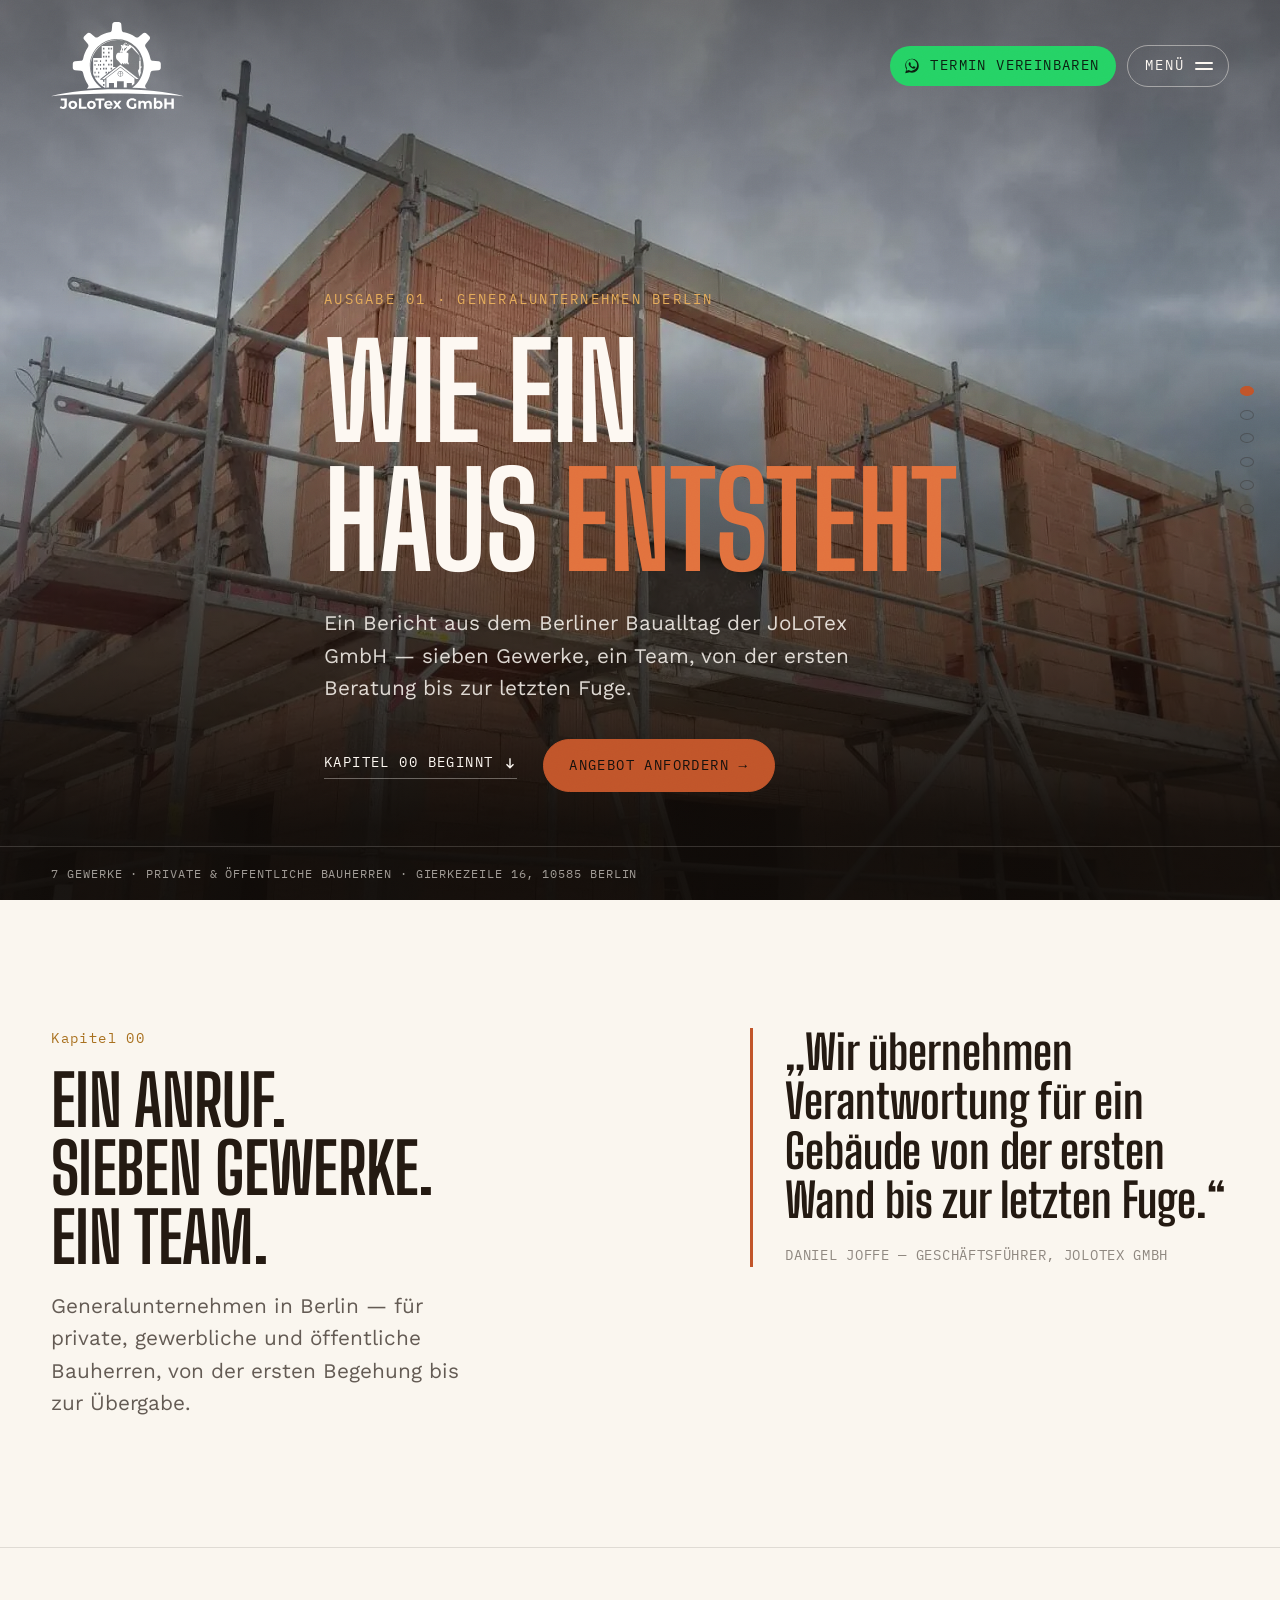
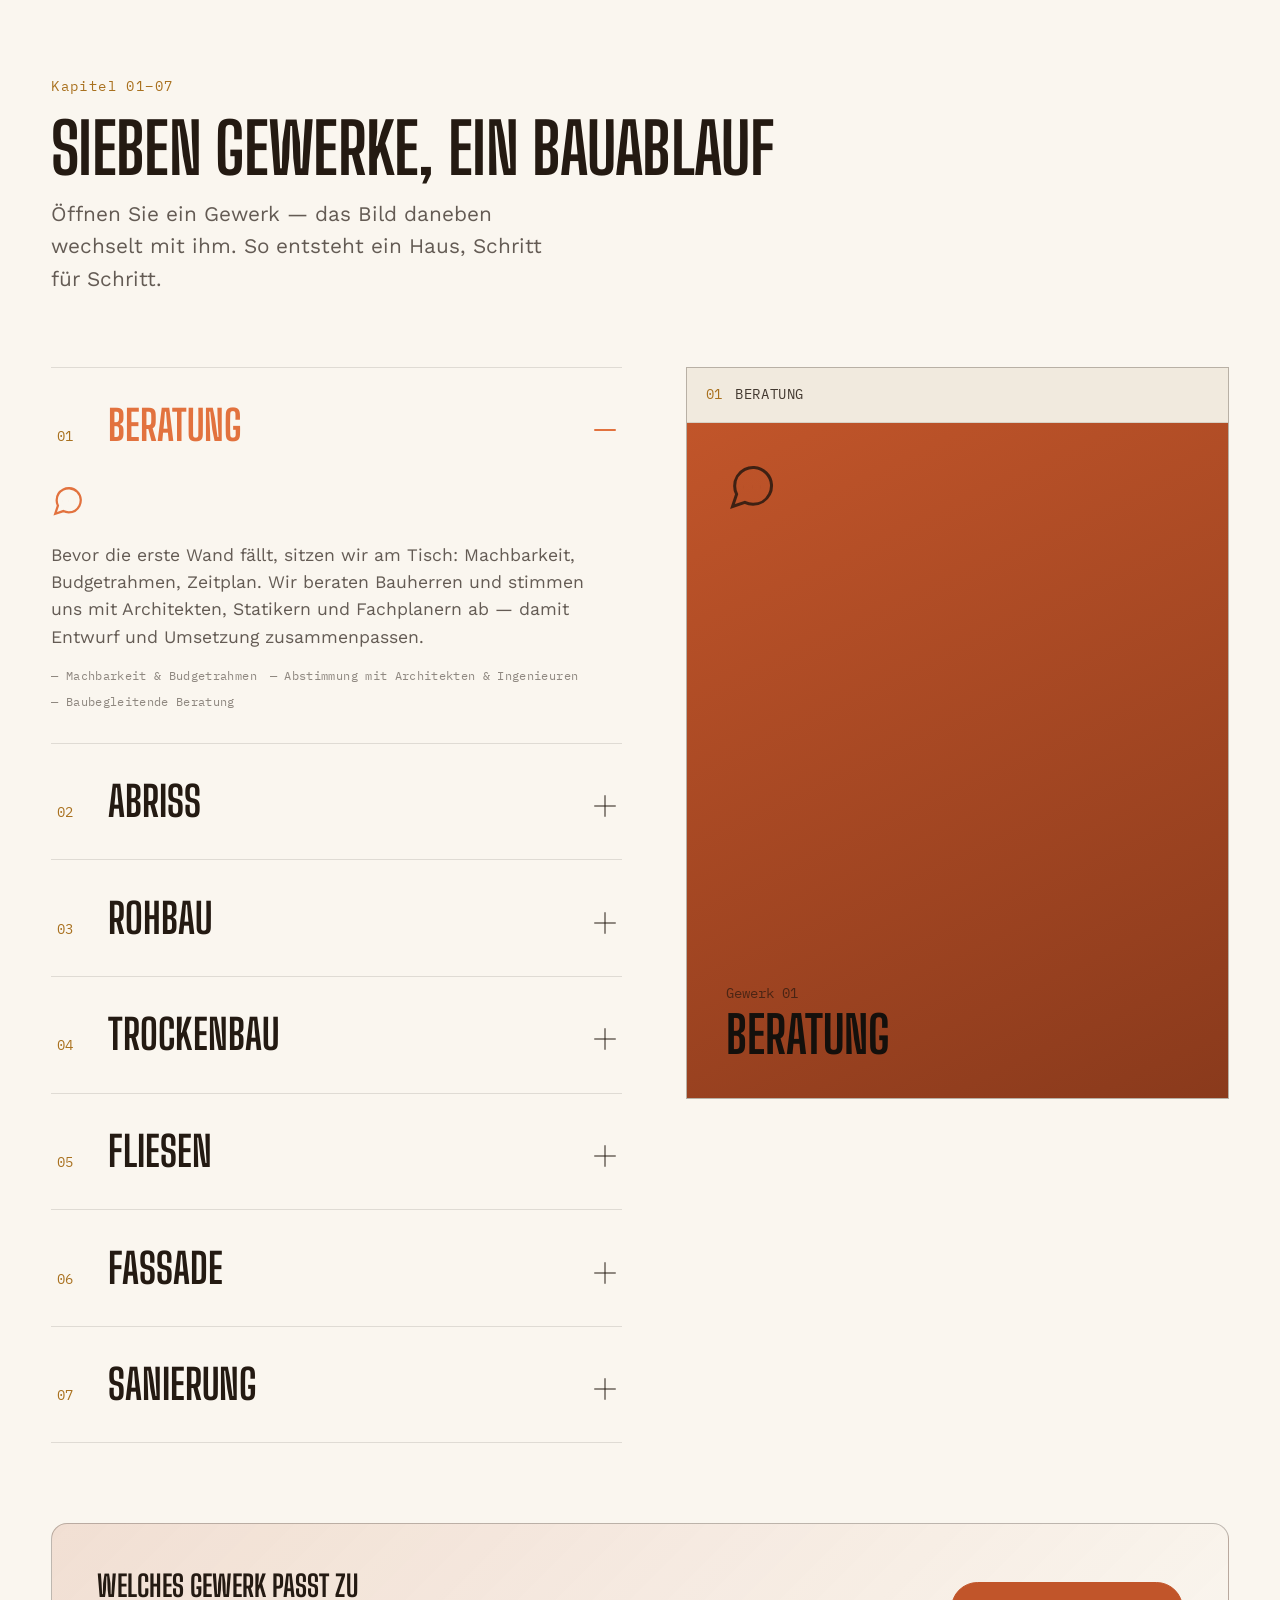
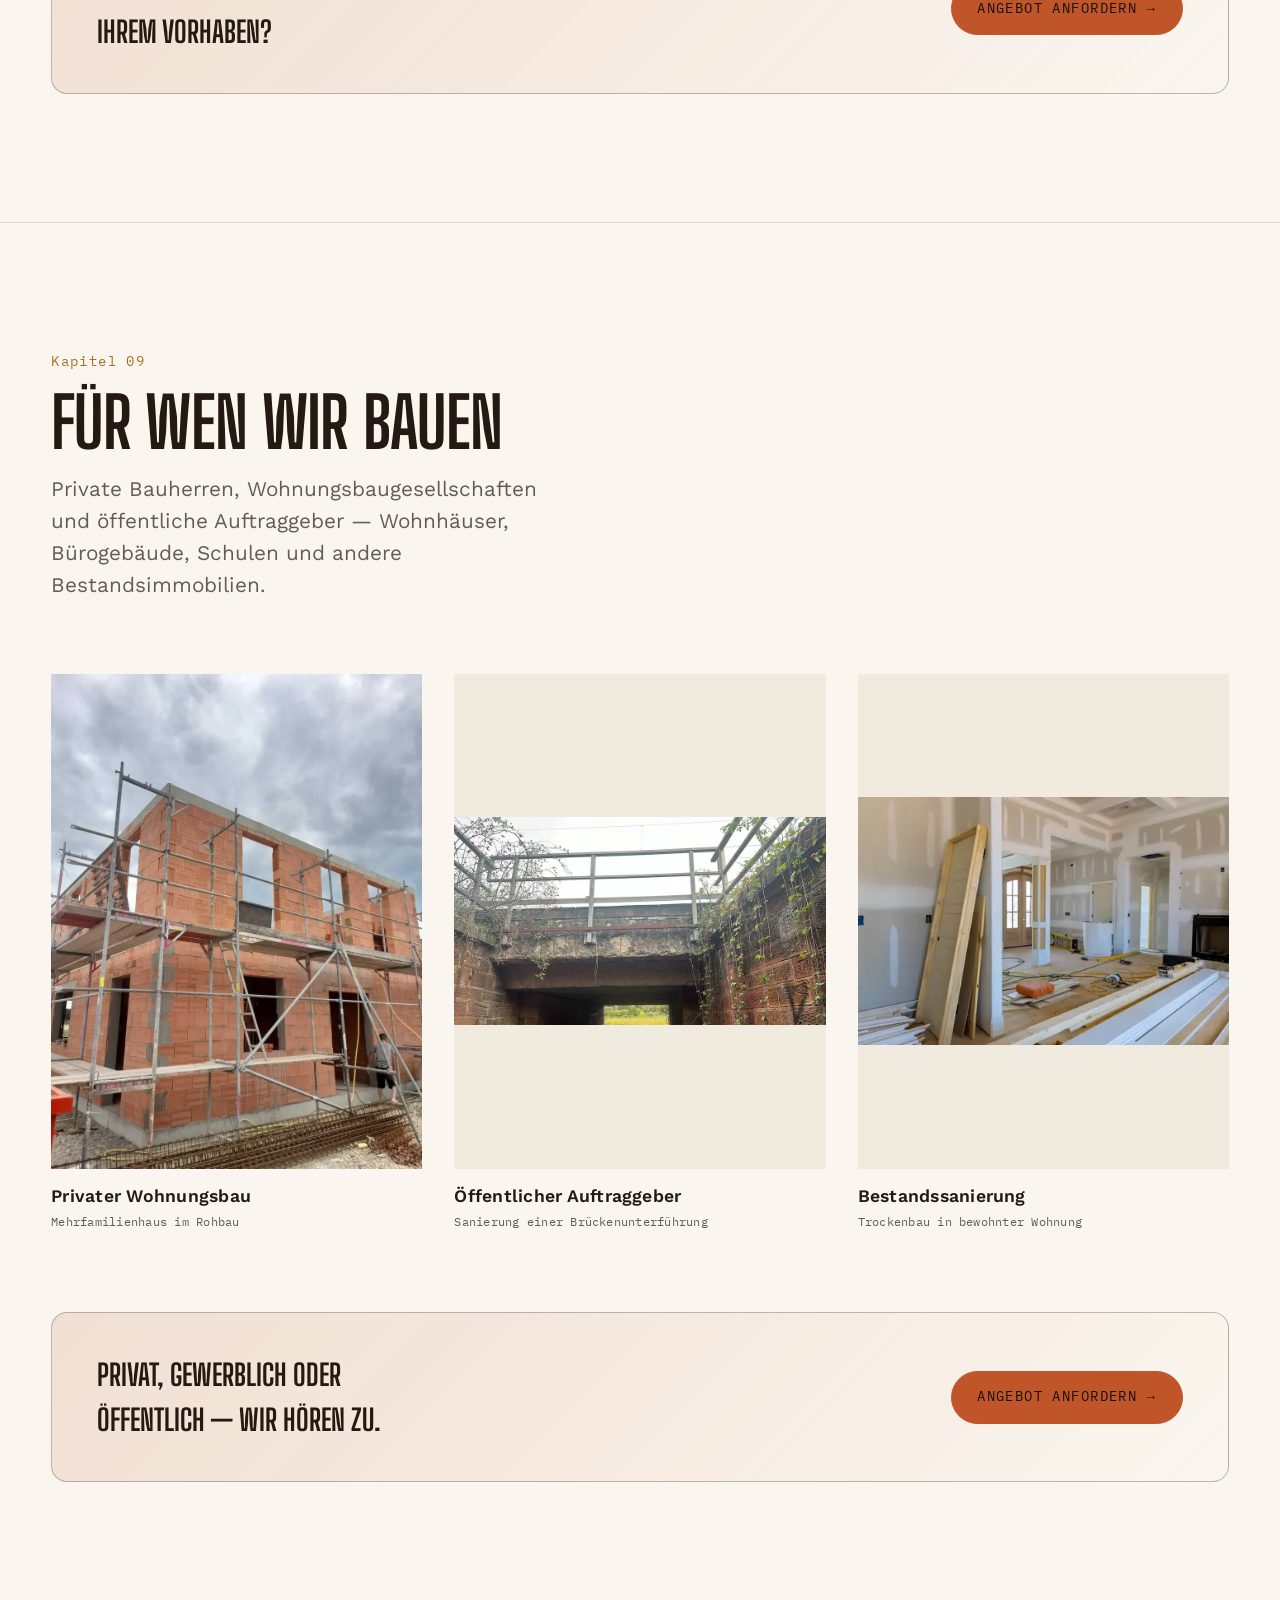
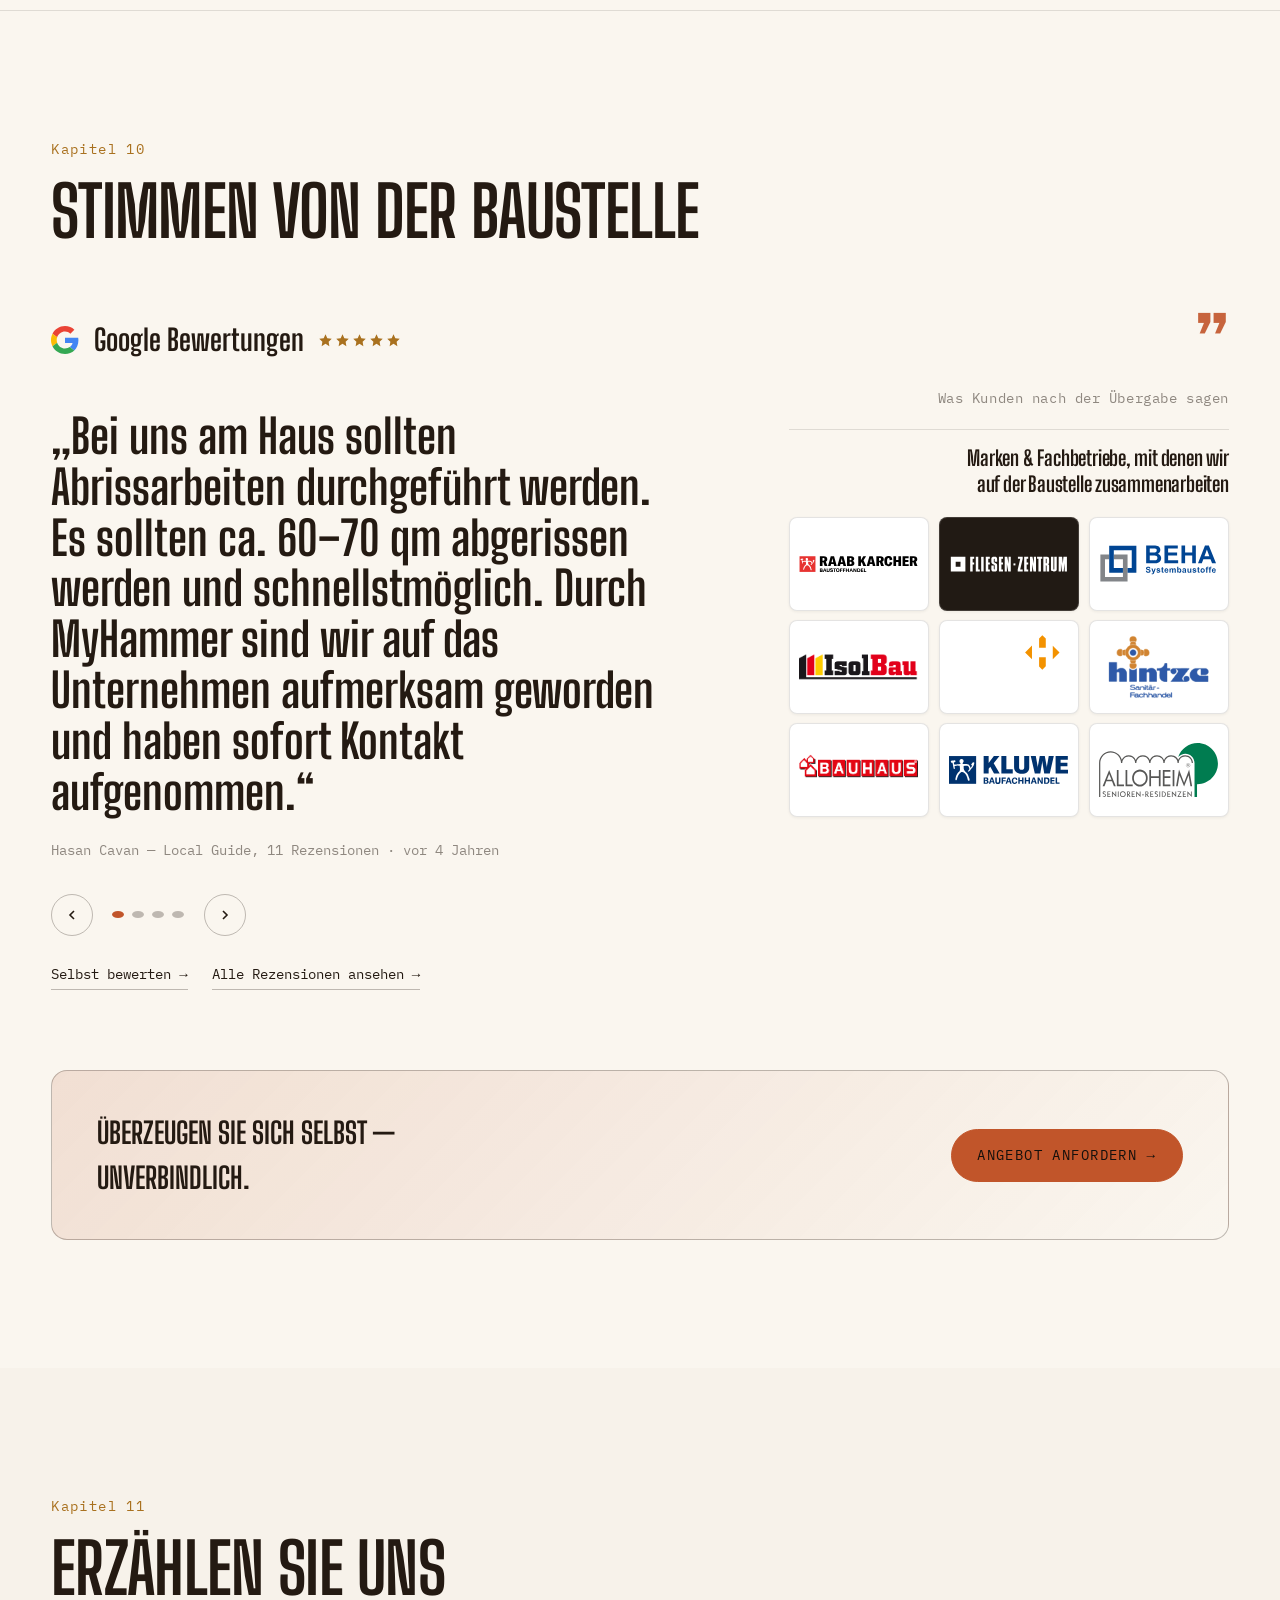
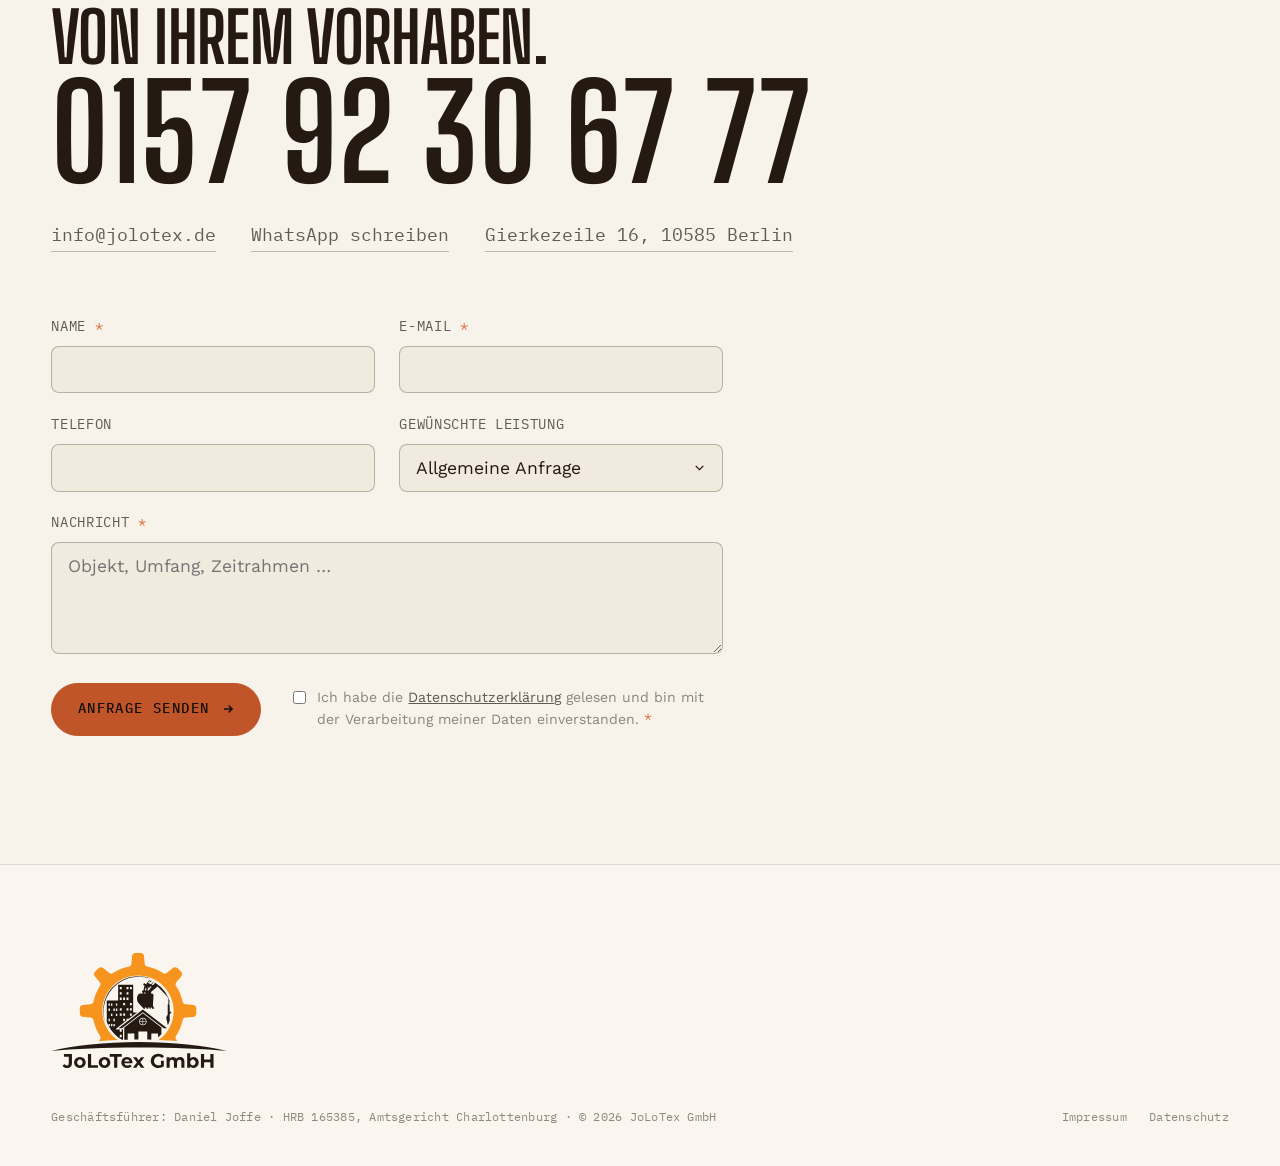
==== index.html @ 877389bc "Add files via upload" ====
<!DOCTYPE html>
<html lang="de">
<head>
<meta charset="UTF-8">
<meta name="viewport" content="width=device-width, initial-scale=1">
<title>JoLoTex GmbH — Wie ein Haus entsteht | Generalunternehmen Berlin</title>
<meta name="description" content="JoLoTex GmbH: Berliner Generalunternehmen für Abriss, Rohbau, Trockenbau, Fliesen, Sanierung, Fassade und Beratung — erzählt entlang eines echten Bauablaufs, mit eigenen Baustellenfotos.">
<link rel="canonical" href="https://www.jolotex.de/">
<link rel="icon" href="assets/images/favicon-32.png" sizes="32x32" type="image/png">
<link rel="icon" href="assets/images/favicon-192.png" sizes="192x192" type="image/png">
<link rel="apple-touch-icon" href="assets/images/apple-touch-icon.png">
<meta property="og:type" content="website">
<meta property="og:site_name" content="JoLoTex GmbH">
<meta property="og:title" content="JoLoTex GmbH — Wie ein Haus entsteht">
<meta property="og:description" content="Ein Bericht aus dem Berliner Baualltag: Abriss, Rohbau, Trockenbau, Fliesen, Sanierung, Fassade und Beratung.">
<meta property="og:image" content="https://www.jolotex.de/assets/images/badge.jpg">
<meta property="og:url" content="https://www.jolotex.de/">
<meta name="twitter:card" content="summary_large_image">
<link rel="stylesheet" href="css/styles.css">
<script type="application/ld+json">
{
  "@context": "https://schema.org",
  "@type": "GeneralContractor",
  "name": "JoLoTex GmbH",
  "image": "https://www.jolotex.de/assets/images/badge.jpg",
  "telephone": "+4915792306777",
  "email": "info@jolotex.de",
  "address": {
    "@type": "PostalAddress",
    "streetAddress": "Gierkezeile 16",
    "postalCode": "10585",
    "addressLocality": "Berlin",
    "addressCountry": "DE"
  },
  "areaServed": "Berlin",
  "url": "https://www.jolotex.de/"
}
</script>
</head>
<body>
<a class="skip-link" href="#main">Zum Inhalt springen</a>

<header class="masthead" data-masthead>
  <div class="wrap masthead__row">
    <a class="masthead__mark" href="index.html"><img src="assets/images/jolotex-logo.svg" alt="JoLoTex GmbH" width="150" height="98"></a>
    <div class="masthead__actions">
      <a class="btn-whatsapp" href="#kontakt">
        <svg viewBox="0 0 32 32" fill="currentColor" aria-hidden="true"><path d="M16.01 3C9.38 3 4 8.38 4 15.01c0 2.39.7 4.61 1.9 6.48L4 29l7.7-1.86a11.9 11.9 0 0 0 4.31.8h.01c6.63 0 12.01-5.38 12.01-12.01C28.02 8.38 22.64 3 16.01 3Zm0 21.8h-.01a9.8 9.8 0 0 1-4.99-1.37l-.36-.21-4.57 1.1 1.12-4.46-.24-.37a9.78 9.78 0 0 1-1.5-5.48c0-5.42 4.4-9.82 9.83-9.82 2.62 0 5.09 1.02 6.94 2.88a9.75 9.75 0 0 1 2.88 6.94c0 5.42-4.41 9.79-10.1 9.79Zm5.4-7.34c-.3-.15-1.75-.86-2.02-.96-.27-.1-.47-.15-.66.15-.2.3-.76.96-.93 1.15-.17.2-.34.22-.64.07-.3-.15-1.25-.46-2.38-1.47-.88-.78-1.47-1.75-1.65-2.05-.17-.3-.02-.46.13-.6.13-.13.3-.34.44-.5.15-.17.2-.3.3-.5.1-.2.05-.37-.02-.52-.07-.15-.66-1.6-.91-2.2-.24-.57-.48-.5-.66-.5h-.56c-.2 0-.52.07-.79.37-.27.3-1.04 1.02-1.04 2.48s1.07 2.87 1.22 3.07c.15.2 2.1 3.2 5.08 4.49.71.3 1.26.49 1.69.63.71.23 1.36.2 1.87.12.57-.08 1.75-.72 2-1.4.24-.7.24-1.29.17-1.4-.07-.13-.27-.2-.56-.35Z"/></svg>
        <span>Termin vereinbaren</span>
      </a>
      <button class="masthead__menu-btn" data-menu-toggle aria-expanded="false" aria-controls="site-menu">
        <span>Menü</span>
        <span class="masthead__menu-icon"><i></i><i></i></span>
      </button>
    </div>
  </div>
</header>

<nav class="site-menu" id="site-menu" data-site-menu aria-label="Hauptnavigation">
  <div class="wrap site-menu__inner">
    <ol class="site-menu__list">
      <li><a href="#auftrag" data-menu-link><span>00</span>Der Auftrag</a></li>
      <li><a href="#gewerke" data-menu-link><span>01–07</span>Die Gewerke</a></li>
      <li><a href="#bauherren" data-menu-link><span>09</span>Für wen wir bauen</a></li>
      <li><a href="#stimmen" data-menu-link><span>10</span>Stimmen von der Baustelle</a></li>
      <li><a href="#kontakt" data-menu-link><span>11</span>Ihr Projekt</a></li>
    </ol>
    <div class="site-menu__contact">
      <a href="tel:+4915792306777">0157 92306777</a>
      <a href="mailto:info@jolotex.de">info@jolotex.de</a>
      <span>Gierkezeile 16, 10585 Berlin</span>
    </div>
  </div>
</nav>

<div class="chapter-nav" data-chapter-nav aria-hidden="true">
  <button data-chapter-dot="cover" data-target="#cover"><span>Cover</span></button>
  <button data-chapter-dot="auftrag" data-target="#auftrag"><span>00 — Auftrag</span></button>
  <button data-chapter-dot="gewerke" data-target="#gewerke"><span>01–07 — Gewerke</span></button>
  <button data-chapter-dot="bauherren" data-target="#bauherren"><span>09 — Bauherren</span></button>
  <button data-chapter-dot="stimmen" data-target="#stimmen"><span>10 — Stimmen</span></button>
  <button data-chapter-dot="kontakt" data-target="#kontakt"><span>11 — Kontakt</span></button>
</div>

<main id="main">

  <section class="cover" id="cover">
    <div class="cover__media">
      <img src="assets/images/optimized/pf-rohbau-hero-900.webp" srcset="assets/images/optimized/pf-rohbau-hero-480.webp 480w, assets/images/optimized/pf-rohbau-hero-900.webp 900w, assets/images/optimized/pf-rohbau-hero-1500.webp 1500w" sizes="100vw" alt="Rohbau eines Wohnhauses im Berliner Umland — Gerüst, Ziegel, Bewehrung" fetchpriority="high">
    </div>
    <div class="cover__scrim"></div>
    <div class="wrap cover__content">
      <span class="cover__kicker">Ausgabe 01 · Generalunternehmen Berlin</span>
      <h1 class="cover__title">Wie ein<br>Haus <em>entsteht</em></h1>
      <p class="cover__deck">Ein Bericht aus dem Berliner Baualltag der JoLoTex GmbH — sieben Gewerke, ein Team, von der ersten Beratung bis zur letzten Fuge.</p>
      <div class="cover__actions">
        <a class="cover__cue" href="#auftrag">Kapitel 00 beginnt <svg viewBox="0 0 24 24" fill="none" stroke="currentColor" stroke-width="2.4"><path d="M12 4v16M6 14l6 6 6-6"/></svg></a>
        <a class="btn-cta" href="#kontakt">Angebot anfordern →</a>
      </div>
    </div>
    <p class="cover__meta">7 Gewerke · Private &amp; öffentliche Bauherren · Gierkezeile 16, 10585 Berlin</p>
  </section>

  <section class="chapter chapter--auftrag" id="auftrag">
    <div class="wrap chapter__grid">
      <div class="chapter__lede reveal">
        <span class="chapter__num">Kapitel 00</span>
        <h2 class="auftrag__headline">Ein Anruf.<br>Sieben Gewerke.<br>Ein Team.</h2>
        <p class="auftrag__lede">Generalunternehmen in Berlin — für private, gewerbliche und öffentliche Bauherren, von der ersten Begehung bis zur Übergabe.</p>
      </div>
      <blockquote class="chapter__pull reveal">
        <p>„Wir übernehmen Verantwortung für ein Gebäude von der ersten Wand bis zur letzten Fuge.“</p>
        <cite>Daniel Joffe — Geschäftsführer, JoLoTex GmbH</cite>
      </blockquote>
    </div>
  </section>

  <section class="chapter chapter--rule" id="gewerke">
    <div class="wrap">
      <div class="chapter__head reveal">
        <span class="chapter__num">Kapitel 01–07</span>
        <h2>Sieben Gewerke, ein Bauablauf</h2>
        <p>Öffnen Sie ein Gewerk — das Bild daneben wechselt mit ihm. So entsteht ein Haus, Schritt für Schritt.</p>
      </div>

      <div class="gewerke reveal" data-accordion>
        <div class="gewerke__list">

          <article class="gewerke__item is-open" data-gewerke="beratung">
            <button class="gewerke__trigger" aria-expanded="true" aria-controls="panel-beratung" data-trigger>
              <span class="gewerke__index">01</span>
              <span class="gewerke__name">Beratung</span>
              <span class="gewerke__plus" aria-hidden="true"></span>
            </button>
            <div class="gewerke__panel" id="panel-beratung">
              <div class="gewerke__panel-content">
                <svg class="gewerke__panel-icon" viewBox="0 0 24 24" fill="none" stroke="currentColor" stroke-width="1.6" aria-hidden="true"><path d="M21 11.5a8.38 8.38 0 0 1-.9 3.8 8.5 8.5 0 0 1-7.6 4.7 8.38 8.38 0 0 1-3.8-.9L3 21l1.9-5.7a8.38 8.38 0 0 1-.9-3.8 8.5 8.5 0 0 1 4.7-7.6 8.38 8.38 0 0 1 3.8-.9h.5a8.48 8.48 0 0 1 8 8v.5Z"/><path d="M8 12h.01M12 12h.01M16 12h.01"/></svg>
                <p>Bevor die erste Wand fällt, sitzen wir am Tisch: Machbarkeit, Budgetrahmen, Zeitplan. Wir beraten Bauherren und stimmen uns mit Architekten, Statikern und Fachplanern ab — damit Entwurf und Umsetzung zusammenpassen.</p>
                <ul class="gewerke__tags"><li>Machbarkeit &amp; Budgetrahmen</li><li>Abstimmung mit Architekten &amp; Ingenieuren</li><li>Baubegleitende Beratung</li></ul>
              </div>
            </div>
          </article>

          <article class="gewerke__item" data-gewerke="abriss">
            <button class="gewerke__trigger" aria-expanded="false" aria-controls="panel-abriss" data-trigger>
              <span class="gewerke__index">02</span>
              <span class="gewerke__name">Abriss</span>
              <span class="gewerke__plus" aria-hidden="true"></span>
            </button>
            <div class="gewerke__panel" id="panel-abriss">
              <div class="gewerke__panel-content">
                <p>Ob Teilrückbau oder vollständige Entkernung: kontrolliert, sicher, termingerecht. Mit durchdachtem Staubschutz- und Sicherheitskonzept und fachgerechter Trennung und Entsorgung aller Materialien.</p>
                <ul class="gewerke__tags"><li>Entkernung &amp; Teilrückbau</li><li>Sicherheits- &amp; Staubschutzkonzepte</li><li>Fachgerechte Entsorgung</li></ul>
                <img class="gewerke__panel-img" src="assets/images/optimized/pf-abriss-g3-480.webp" alt="Rückgebautes Gebäude in einem Waldgrundstück, Schutt fachgerecht getrennt" loading="lazy">
              </div>
            </div>
          </article>

          <article class="gewerke__item" data-gewerke="rohbau">
            <button class="gewerke__trigger" aria-expanded="false" aria-controls="panel-rohbau" data-trigger>
              <span class="gewerke__index">03</span>
              <span class="gewerke__name">Rohbau</span>
              <span class="gewerke__plus" aria-hidden="true"></span>
            </button>
            <div class="gewerke__panel" id="panel-rohbau">
              <div class="gewerke__panel-content">
                <p>Vom Fundament bis zum tragenden Mauerwerk: der Rohbau ist das stabile Fundament für jedes weitere Gewerk — präzise ausgeführt nach Statik und Ausführungsplanung.</p>
                <ul class="gewerke__tags"><li>Fundamente &amp; tragende Wände</li><li>Beton- &amp; Stahlbetonarbeiten</li><li>Schlüsselfertig für Neu- &amp; Anbau</li></ul>
                <img class="gewerke__panel-img" src="assets/images/optimized/pf-rohbau-hero-900.webp" alt="Rohbau eines Wohnhauses mit Gerüst und Ziegelmauerwerk" loading="lazy">
              </div>
            </div>
          </article>

          <article class="gewerke__item" data-gewerke="trockenbau">
            <button class="gewerke__trigger" aria-expanded="false" aria-controls="panel-trockenbau" data-trigger>
              <span class="gewerke__index">04</span>
              <span class="gewerke__name">Trockenbau</span>
              <span class="gewerke__plus" aria-hidden="true"></span>
            </button>
            <div class="gewerke__panel" id="panel-trockenbau">
              <div class="gewerke__panel-content">
                <p>Ständerwände, abgehängte Decken, individuelle Grundrisse — mit Blick auf Schall-, Brand- und Wärmeschutz. Sauber verarbeitet und anschlussfertig für Maler und Bodenleger.</p>
                <ul class="gewerke__tags"><li>Ständerwände &amp; Raumteiler</li><li>Abgehängte Decken</li><li>Schall- &amp; Brandschutz nach Norm</li></ul>
                <img class="gewerke__panel-img" src="assets/images/optimized/pf-trockenbau-g1-480.webp" alt="Trockenbauplatten und Ständerwerk im Rohzustand einer Wohnung" loading="lazy">
              </div>
            </div>
          </article>

          <article class="gewerke__item" data-gewerke="fliesen">
            <button class="gewerke__trigger" aria-expanded="false" aria-controls="panel-fliesen" data-trigger>
              <span class="gewerke__index">05</span>
              <span class="gewerke__name">Fliesen</span>
              <span class="gewerke__plus" aria-hidden="true"></span>
            </button>
            <div class="gewerke__panel" id="panel-fliesen">
              <div class="gewerke__panel-content">
                <p>Von der klassischen Badsanierung bis zur großformatigen Gewerbefläche: Boden- und Wandfliesen mit sauberer Abdichtung nach Norm und präzisem Fugenbild.</p>
                <ul class="gewerke__tags"><li>Bäder, Küchen &amp; Nassräume</li><li>Feinsteinzeug &amp; Naturstein</li><li>Normgerechte Abdichtung</li></ul>
                <div class="gewerke__compare">
                  <figure class="gewerke__compare-item gewerke__compare-item--before">
                    <img src="assets/images/optimized/pf-fliesen-g5-480.webp" alt="Bad vorher: Mosaikfliesen werden verlegt, Rohboden sichtbar" loading="lazy">
                    <span class="gewerke__compare-tag">Vorher</span>
                  </figure>
                  <figure class="gewerke__compare-item gewerke__compare-item--after">
                    <img src="assets/images/optimized/pf-fliesen-g3-480.webp" alt="Bad nachher: fertiges Bad mit schwarzen Waschbecken und Sechseckfliesen" loading="lazy">
                    <span class="gewerke__compare-tag">Nachher</span>
                  </figure>
                  <div class="gewerke__compare-badge" aria-hidden="true"><svg viewBox="0 0 24 24" fill="none" stroke="currentColor" stroke-width="2.6"><path d="M5 12h14M13 6l6 6-6 6"/></svg></div>
                </div>
              </div>
            </div>
          </article>

          <article class="gewerke__item" data-gewerke="fassade">
            <button class="gewerke__trigger" aria-expanded="false" aria-controls="panel-fassade" data-trigger>
              <span class="gewerke__index">06</span>
              <span class="gewerke__name">Fassade</span>
              <span class="gewerke__plus" aria-hidden="true"></span>
            </button>
            <div class="gewerke__panel" id="panel-fassade">
              <div class="gewerke__panel-content">
                <p>Die Fassade prägt den ersten Eindruck jedes Gebäudes: Dämmung, Putz- und Malerarbeiten sowie Instandsetzung von Balkonen und Vorhangfassaden — witterungsbeständig und optisch hochwertig.</p>
                <ul class="gewerke__tags"><li>Wärmedämmverbundsysteme</li><li>Putz-, Maler- &amp; Klinkerarbeiten</li><li>Balkone &amp; Vorhangfassaden</li></ul>
                <div class="gewerke__compare">
                  <figure class="gewerke__compare-item gewerke__compare-item--before">
                    <img src="assets/images/optimized/pf-fassade-g1-480.webp" alt="Fassade vorher: Gerüst mit grauem Grundputz" loading="lazy">
                    <span class="gewerke__compare-tag">Vorher</span>
                  </figure>
                  <figure class="gewerke__compare-item gewerke__compare-item--after">
                    <img src="assets/images/optimized/pf-fassade-g4-480.webp" alt="Fassade nachher: fertiger gelber Anstrich" loading="lazy">
                    <span class="gewerke__compare-tag">Nachher</span>
                  </figure>
                  <div class="gewerke__compare-badge" aria-hidden="true"><svg viewBox="0 0 24 24" fill="none" stroke="currentColor" stroke-width="2.6"><path d="M5 12h14M13 6l6 6-6 6"/></svg></div>
                </div>
              </div>
            </div>
          </article>

          <article class="gewerke__item" data-gewerke="sanierung">
            <button class="gewerke__trigger" aria-expanded="false" aria-controls="panel-sanierung" data-trigger>
              <span class="gewerke__index">07</span>
              <span class="gewerke__name">Sanierung</span>
              <span class="gewerke__plus" aria-hidden="true"></span>
            </button>
            <div class="gewerke__panel" id="panel-sanierung">
              <div class="gewerke__panel-content">
                <p>Wir modernisieren Bestandsgebäude technisch und energetisch — von der Instandsetzung tragender Bauteile bis zur Erneuerung der Gebäudetechnik, auch im öffentlichen Raum.</p>
                <ul class="gewerke__tags"><li>Alt- &amp; Neubausanierung</li><li>Energetische Sanierung</li><li>Öffentliche Infrastruktur</li></ul>
                <img class="gewerke__panel-img" src="assets/images/optimized/pf-sanierung-hero-900.webp" alt="Sanierung einer Brückenunterführung im öffentlichen Raum" loading="lazy">
              </div>
            </div>
          </article>

        </div>

        <div class="gewerke__stage" aria-hidden="true" data-stage>
          <div class="gewerke__stage-label"><span data-stage-index>01</span><span data-stage-name>Beratung</span></div>
          <div data-stage-body></div>
        </div>
      </div>

      <div class="cta-band reveal">
        <p>Welches Gewerk passt zu Ihrem Vorhaben?</p>
        <a class="btn-cta" href="#kontakt">Angebot anfordern →</a>
      </div>
    </div>
  </section>

  <section class="chapter chapter--rule" id="bauherren">
    <div class="wrap">
      <div class="chapter__head reveal">
        <span class="chapter__num">Kapitel 09</span>
        <h2>Für wen wir bauen</h2>
        <p>Private Bauherren, Wohnungsbaugesellschaften und öffentliche Auftraggeber — Wohnhäuser, Bürogebäude, Schulen und andere Bestandsimmobilien.</p>
      </div>
      <div class="bauherren__grid reveal">
        <figure class="bauherren__figure">
          <img src="assets/images/optimized/pf-rohbau-hero-900.webp" sizes="(max-width: 900px) 100vw, 33vw" alt="Rohbau eines privaten Wohnhauses im Berliner Umland" loading="lazy">
          <figcaption class="bauherren__caption"><strong>Privater Wohnungsbau</strong>Mehrfamilienhaus im Rohbau</figcaption>
        </figure>
        <figure class="bauherren__figure">
          <img src="assets/images/optimized/pf-sanierung-hero-900.webp" sizes="(max-width: 900px) 100vw, 33vw" alt="Sanierung einer Brückenunterführung — Auftrag der öffentlichen Hand" loading="lazy">
          <figcaption class="bauherren__caption"><strong>Öffentlicher Auftraggeber</strong>Sanierung einer Brückenunterführung</figcaption>
        </figure>
        <figure class="bauherren__figure">
          <img src="assets/images/optimized/pf-trockenbau-g4-480.webp" alt="Trockenbau in einer bewohnten Bestandswohnung" loading="lazy">
          <figcaption class="bauherren__caption"><strong>Bestandssanierung</strong>Trockenbau in bewohnter Wohnung</figcaption>
        </figure>
      </div>

      <div class="cta-band reveal">
        <p>Privat, gewerblich oder öffentlich — wir hören zu.</p>
        <a class="btn-cta" href="#kontakt">Angebot anfordern →</a>
      </div>
    </div>
  </section>

  <section class="chapter chapter--rule stimmen" id="stimmen">
    <div class="wrap">
      <div class="chapter__head reveal">
        <span class="chapter__num">Kapitel 10</span>
        <h2>Stimmen von der Baustelle</h2>
      </div>

      <div class="stimmen__grid">
      <div>
      <div class="stimmen__badge reveal">
        <svg viewBox="0 0 48 48" aria-hidden="true"><path fill="#EA4335" d="M24 9.5c3.54 0 6.71 1.22 9.21 3.6l6.85-6.85C35.9 2.38 30.47 0 24 0 14.62 0 6.51 5.38 2.56 13.22l7.98 6.19C12.43 13.72 17.74 9.5 24 9.5z"/><path fill="#4285F4" d="M46.98 24.55c0-1.57-.15-3.09-.38-4.55H24v9.02h12.94c-.58 2.96-2.26 5.48-4.78 7.18l7.73 6c4.51-4.18 7.09-10.36 7.09-17.65z"/><path fill="#FBBC05" d="M10.53 28.59c-.48-1.45-.76-2.99-.76-4.59s.27-3.14.76-4.59l-7.98-6.19C.92 16.46 0 20.12 0 24c0 3.88.92 7.54 2.56 10.78l7.97-6.19z"/><path fill="#34A853" d="M24 48c6.48 0 11.93-2.13 15.89-5.81l-7.73-6c-2.15 1.45-4.92 2.3-8.16 2.3-6.26 0-11.57-4.22-13.47-9.91l-7.98 6.19C6.51 42.62 14.62 48 24 48z"/></svg>
        <strong>Google Bewertungen</strong>
        <span class="stars" aria-hidden="true">
          <svg viewBox="0 0 24 24" fill="currentColor"><path d="M12 2l2.9 6.26L22 9.27l-5 4.87L18.18 21 12 17.27 5.82 21 7 14.14l-5-4.87 7.1-1.01L12 2z"/></svg>
          <svg viewBox="0 0 24 24" fill="currentColor"><path d="M12 2l2.9 6.26L22 9.27l-5 4.87L18.18 21 12 17.27 5.82 21 7 14.14l-5-4.87 7.1-1.01L12 2z"/></svg>
          <svg viewBox="0 0 24 24" fill="currentColor"><path d="M12 2l2.9 6.26L22 9.27l-5 4.87L18.18 21 12 17.27 5.82 21 7 14.14l-5-4.87 7.1-1.01L12 2z"/></svg>
          <svg viewBox="0 0 24 24" fill="currentColor"><path d="M12 2l2.9 6.26L22 9.27l-5 4.87L18.18 21 12 17.27 5.82 21 7 14.14l-5-4.87 7.1-1.01L12 2z"/></svg>
          <svg viewBox="0 0 24 24" fill="currentColor"><path d="M12 2l2.9 6.26L22 9.27l-5 4.87L18.18 21 12 17.27 5.82 21 7 14.14l-5-4.87 7.1-1.01L12 2z"/></svg>
        </span>
      </div>

      <div class="stimmen__viewer reveal" data-review-viewer>
        <blockquote class="stimmen__quote is-active" data-review>
          <p>„Bei uns am Haus sollten Abrissarbeiten durchgeführt werden. Es sollten ca. 60–70 qm abgerissen werden und schnellstmöglich. Durch MyHammer sind wir auf das Unternehmen aufmerksam geworden und haben sofort Kontakt aufgenommen.“</p>
          <cite>Hasan Cavan — Local Guide, 11 Rezensionen · vor 4 Jahren</cite>
        </blockquote>
        <blockquote class="stimmen__quote" data-review>
          <p>„Bau Firma hat einen ausgezeichneten Job gemacht! Das Team war sehr professionell und effizient. Sie haben die Arbeiten termingerecht abgeschlossen und das Ergebnis war von hoher Qualität.“</p>
          <cite>Högert — Local Guide, 3 Rezensionen · vor 2 Jahren</cite>
        </blockquote>
        <blockquote class="stimmen__quote" data-review>
          <p>„Die Firma ist äußerst zuverlässig und verlässlich! Haben alles zu meiner vollsten Zufriedenheit erledigt. Sehr angenehm und zuvorkommend. Die Preise sind sehr fair.“</p>
          <cite>Vadim Stein — Local Guide, 20 Rezensionen · vor 3 Jahren</cite>
        </blockquote>
        <blockquote class="stimmen__quote" data-review>
          <p>„Super Kommunikation über WhatsApp und Handy, schneller Termin und sauber und professionell ausgeführte Boden- und Entsorgungsarbeiten zu einem angemessenen Preis.“</p>
          <cite>Sergej Punkt — Local Guide, 20 Rezensionen · vor 4 Jahren</cite>
        </blockquote>
      </div>
      <div class="stimmen__controls">
        <button class="stimmen__arrow" data-review-prev aria-label="Vorherige Rezension"><svg viewBox="0 0 24 24" fill="none" stroke="currentColor" stroke-width="2.4"><path d="M15 6l-6 6 6 6"/></svg></button>
        <div class="stimmen__dots" data-review-dots>
          <button class="is-active"></button><button></button><button></button><button></button>
        </div>
        <button class="stimmen__arrow" data-review-next aria-label="Nächste Rezension"><svg viewBox="0 0 24 24" fill="none" stroke="currentColor" stroke-width="2.4"><path d="M9 6l6 6-6 6"/></svg></button>
      </div>
      <div class="stimmen__actions">
        <a href="https://search.google.com/local/writereview?placeid=5824996774311116478" target="_blank" rel="noopener">Selbst bewerten →</a>
        <a href="https://www.google.com/maps/place/JoLoTex+GmbH/@52.5144813,13.3005917,16z/data=!4m8!3m7!1s0x47a854770db68107:0x50d68bb43e9c3ebe!8m2!3d52.5144813!4d13.3031666!9m1!1b1!16s%2Fg%2F11b74l2_pf?hl=de&entry=ttu" target="_blank" rel="noopener">Alle Rezensionen ansehen →</a>
      </div>
      </div>

      <div class="stimmen__mark reveal">
        <span aria-hidden="true">”</span>
        <p>Was Kunden nach der Übergabe sagen</p>
        <div class="stimmen__partners">
          <h3>Marken &amp; Fachbetriebe, mit denen wir auf der Baustelle zusammenarbeiten</h3>
          <div class="stimmen__partners-grid">
            <a href="https://www.raabkarcher.de/" target="_blank" rel="noopener"><img src="assets/images/partners/raab-karcher.svg" alt="Raab Karcher" loading="lazy"></a>
            <a class="is-dark" href="https://www.fliesen-zentrum.de/" target="_blank" rel="noopener"><img src="assets/images/partners/fliesen-zentrum.svg" alt="Fliesen-Zentrum" loading="lazy"></a>
            <a href="https://beha-web.de/" target="_blank" rel="noopener"><img src="assets/images/partners/beha.svg" alt="Beha" loading="lazy"></a>
            <a href="https://isolbau.de/" target="_blank" rel="noopener"><img src="assets/images/partners/isolbau.png" alt="Isolbau" loading="lazy"></a>
            <a href="https://www.hinterseer.com/de/" target="_blank" rel="noopener"><img src="assets/images/partners/hinterseer.svg" alt="Hinterseer" loading="lazy"></a>
            <a href="http://www.hintze-sanitaer.de/" target="_blank" rel="noopener"><img src="assets/images/partners/hintze-sanitaer.png" alt="Hintze Sanitär" loading="lazy"></a>
            <a href="https://www.bauhaus.info/" target="_blank" rel="noopener"><img src="assets/images/partners/bauhaus.png" alt="Bauhaus" loading="lazy"></a>
            <a href="https://www.kluwe.de/" target="_blank" rel="noopener"><img src="assets/images/partners/kluwe.svg" alt="Kluwe" loading="lazy"></a>
            <a href="https://www.alloheim.de" target="_blank" rel="noopener"><img src="assets/images/partners/alloheim.svg" alt="Alloheim" loading="lazy"></a>
          </div>
        </div>
      </div>
      </div>

      <div class="cta-band reveal">
        <p>Überzeugen Sie sich selbst — unverbindlich.</p>
        <a class="btn-cta" href="#kontakt">Angebot anfordern →</a>
      </div>
    </div>
  </section>

  <section class="chapter kontakt" id="kontakt">
    <div class="wrap">
      <span class="chapter__num reveal">Kapitel 11</span>
      <h2 class="reveal" style="font-size:var(--step-4); text-transform:uppercase; max-width:20ch;">Erzählen Sie uns von Ihrem Vorhaben.</h2>

      <a class="kontakt__tel reveal" href="tel:+4915792306777">0157 92 30 67 77</a>
      <div class="kontakt__row reveal">
        <a href="mailto:info@jolotex.de">info@jolotex.de</a>
        <a href="https://wa.me/4915792306777" target="_blank" rel="noopener">WhatsApp schreiben</a>
        <a href="https://maps.google.com/?q=Gierkezeile+16,+10585+Berlin" target="_blank" rel="noopener">Gierkezeile 16, 10585 Berlin</a>
      </div>

      <form class="contact-form reveal" data-contact-form novalidate>
        <div class="contact-form__grid">
          <div class="contact-form__field">
            <label for="k-name">Name <span class="req">*</span></label>
            <input type="text" id="k-name" name="name" autocomplete="name" required>
            <small class="contact-form__error">Bitte geben Sie Ihren Namen ein.</small>
          </div>
          <div class="contact-form__field">
            <label for="k-email">E-Mail <span class="req">*</span></label>
            <input type="email" id="k-email" name="email" autocomplete="email" required>
            <small class="contact-form__error">Bitte geben Sie eine gültige E-Mail-Adresse ein.</small>
          </div>
          <div class="contact-form__field">
            <label for="k-telefon">Telefon</label>
            <input type="tel" id="k-telefon" name="telefon" autocomplete="tel">
          </div>
          <div class="contact-form__field">
            <label for="k-leistung">Gewünschte Leistung</label>
            <select id="k-leistung" name="leistung">
              <option value="Allgemeine Anfrage">Allgemeine Anfrage</option>
              <option value="Beratung">Beratung</option>
              <option value="Abriss">Abriss</option>
              <option value="Rohbau">Rohbau</option>
              <option value="Trockenbau">Trockenbau</option>
              <option value="Fliesen">Fliesen</option>
              <option value="Fassade">Fassade</option>
              <option value="Sanierung">Sanierung</option>
            </select>
          </div>
          <div class="contact-form__field contact-form__field--full">
            <label for="k-nachricht">Nachricht <span class="req">*</span></label>
            <textarea id="k-nachricht" name="nachricht" required placeholder="Objekt, Umfang, Zeitrahmen …"></textarea>
            <small class="contact-form__error">Bitte beschreiben Sie kurz Ihr Anliegen.</small>
          </div>
        </div>

        <div class="contact-form-foot">
          <button type="submit" class="btn-send">Anfrage senden <svg width="14" height="14" viewBox="0 0 24 24" fill="none" stroke="currentColor" stroke-width="2.6"><path d="M5 12h14M13 6l6 6-6 6"/></svg></button>
          <label class="consent">
            <input type="checkbox" id="k-datenschutz" name="datenschutz" required>
            <span>Ich habe die <a href="datenschutz.html">Datenschutzerklärung</a> gelesen und bin mit der Verarbeitung meiner Daten einverstanden. <span class="req">*</span></span>
          </label>
        </div>
        <div class="form-status" role="status" aria-live="polite"></div>
      </form>
    </div>
  </section>

</main>

<footer class="colophon">
  <div class="wrap">
    <img class="colophon__logo reveal" src="assets/images/jolotex-logo.svg" alt="JoLoTex GmbH" width="200" height="131">
    <div class="colophon__row">
      <span>Geschäftsführer: Daniel Joffe · HRB 165385, Amtsgericht Charlottenburg · &copy; <span data-year>2026</span> JoLoTex GmbH</span>
      <span class="colophon__links">
        <a href="impressum.html">Impressum</a>
        <a href="datenschutz.html">Datenschutz</a>
      </span>
    </div>
  </div>
</footer>

<a class="float-cta" href="#kontakt" data-float-cta>
  <span>Angebot anfordern</span>
  <svg viewBox="0 0 24 24" fill="none" stroke="currentColor" stroke-width="2.6"><path d="M5 12h14M13 6l6 6-6 6"/></svg>
</a>

<script src="js/main.js"></script>
</body>
</html>
---- css/styles.css ----
/* JoLoTex GmbH — "Wie ein Haus entsteht"
   Editorial dark theme: warm near-black, rust/ochre accent,
   Big Shoulders Display + Work Sans + IBM Plex Mono. */

@font-face {
  font-family: "Big Shoulders Display";
  src: url("../assets/fonts/bigshoulders-700.woff2") format("woff2");
  font-weight: 700;
  font-style: normal;
  font-display: swap;
}
@font-face {
  font-family: "Big Shoulders Display";
  src: url("../assets/fonts/bigshoulders-900.woff2") format("woff2");
  font-weight: 900;
  font-style: normal;
  font-display: swap;
}
@font-face {
  font-family: "Work Sans";
  src: url("../assets/fonts/worksans-400.woff2") format("woff2");
  font-weight: 400;
  font-style: normal;
  font-display: swap;
}
@font-face {
  font-family: "Work Sans";
  src: url("../assets/fonts/worksans-500.woff2") format("woff2");
  font-weight: 500;
  font-style: normal;
  font-display: swap;
}
@font-face {
  font-family: "Work Sans";
  src: url("../assets/fonts/worksans-600.woff2") format("woff2");
  font-weight: 600;
  font-style: normal;
  font-display: swap;
}
@font-face {
  font-family: "Work Sans";
  src: url("../assets/fonts/worksans-700.woff2") format("woff2");
  font-weight: 700;
  font-style: normal;
  font-display: swap;
}
@font-face {
  font-family: "IBM Plex Mono";
  src: url("../assets/fonts/plexmono-400.woff2") format("woff2");
  font-weight: 400;
  font-style: normal;
  font-display: swap;
}
@font-face {
  font-family: "IBM Plex Mono";
  src: url("../assets/fonts/plexmono-500.woff2") format("woff2");
  font-weight: 500;
  font-style: normal;
  font-display: swap;
}

:root {
  --bg: #faf6ef;
  --bg-raised: #f7f2ea;
  --bg-panel: #f1eade;
  --ink: #241a12;
  --ink-85: rgba(36, 26, 18, 0.85);
  --ink-70: rgba(36, 26, 18, 0.7);
  --ink-50: rgba(36, 26, 18, 0.5);
  --ink-30: rgba(36, 26, 18, 0.3);
  --line: rgba(36, 26, 18, 0.12);
  --line-strong: rgba(36, 26, 18, 0.28);
  --rust: #c1552a;
  --rust-bright: #e2723e;
  --rust-deep: #8a3a1c;
  --ochre: #a9711f;
  --focus: #2d7dd2;

  --font-display: "Big Shoulders Display", "Arial Narrow", sans-serif;
  --font-body: "Work Sans", -apple-system, BlinkMacSystemFont, "Segoe UI", sans-serif;
  --font-mono: "IBM Plex Mono", "SFMono-Regular", Consolas, monospace;

  --container: 1360px;
  --gutter: clamp(1.25rem, 4vw, 3.5rem);

  --step--1: clamp(0.8rem, 0.77rem + 0.15vw, 0.88rem);
  --step-0: clamp(1rem, 0.96rem + 0.2vw, 1.1rem);
  --step-1: clamp(1.15rem, 1.08rem + 0.35vw, 1.3rem);
  --step-2: clamp(1.4rem, 1.2rem + 0.8vw, 1.9rem);
  --step-3: clamp(1.9rem, 1.5rem + 1.8vw, 3rem);
  --step-4: clamp(2.6rem, 1.8rem + 3.2vw, 4.6rem);
  --step-5: clamp(3.4rem, 2rem + 5.5vw, 7rem);
  --step-6: clamp(2.6rem, 1rem + 9vw, 11rem);

  --ease: cubic-bezier(0.22, 0.61, 0.36, 1);
  --header-h: 112px;
}

/* ---------- Reset ---------- */
*, *::before, *::after { box-sizing: border-box; }
* { margin: 0; }
html { -webkit-text-size-adjust: 100%; scroll-behavior: smooth; }
@media (prefers-reduced-motion: reduce) {
  html { scroll-behavior: auto; }
  * { animation-duration: 0.001ms !important; animation-iteration-count: 1 !important; transition-duration: 0.001ms !important; }
}
body {
  background: var(--bg);
  color: var(--ink);
  font-family: var(--font-body);
  font-size: var(--step-0);
  line-height: 1.55;
  -webkit-font-smoothing: antialiased;
  overflow-x: hidden;
}
img { max-width: 100%; display: block; }
a { color: inherit; }
button { font: inherit; color: inherit; background: none; border: 0; cursor: pointer; }
ul, ol { list-style: none; padding: 0; }
:focus-visible { outline: 2px solid var(--focus); outline-offset: 3px; }
h1, h2, h3, h4 { font-family: var(--font-display); font-weight: 700; line-height: 0.98; letter-spacing: -0.01em; text-wrap: balance; }

.wrap { max-width: var(--container); margin-inline: auto; padding-inline: var(--gutter); }

.sr-only {
  position: absolute; width: 1px; height: 1px; padding: 0; margin: -1px; overflow: hidden;
  clip: rect(0, 0, 0, 0); white-space: nowrap; border: 0;
}

.skip-link {
  position: absolute; left: -9999px; top: 0; z-index: 200;
  background: var(--rust); color: #14100c; padding: 0.8rem 1.2rem; font-weight: 700;
}
.skip-link:focus { left: 1rem; top: 1rem; }

/* Grain texture overlay */
body::before {
  content: "";
  position: fixed; inset: 0; z-index: 500; pointer-events: none;
  opacity: 0.05; mix-blend-mode: overlay;
  background-image: url("data:image/svg+xml;utf8,<svg xmlns='http://www.w3.org/2000/svg' width='140' height='140'><filter id='n'><feTurbulence type='fractalNoise' baseFrequency='0.85' numOctaves='2' stitchTiles='stitch'/></filter><rect width='100%25' height='100%25' filter='url(%23n)'/></svg>");
}

/* ---------- Masthead ---------- */
.masthead {
  position: fixed; top: 0; left: 0; right: 0; z-index: 100;
  padding-block: 1.4rem; color: #fdf8f2;
  background: transparent; border-bottom: 1px solid transparent;
  transition: padding 0.3s var(--ease), background 0.3s var(--ease), color 0.3s var(--ease), border-color 0.3s var(--ease);
}
.masthead.is-scrolled {
  background: rgba(250, 246, 239, 0.9);
  backdrop-filter: blur(8px);
  border-bottom: 1px solid var(--line);
  padding-block: 0.9rem;
  color: var(--ink);
}
.masthead__row { display: flex; align-items: center; justify-content: space-between; gap: 1rem; }
.masthead__mark { display: flex; align-items: center; text-decoration: none; }
.masthead__mark img {
  height: clamp(4rem, 3.2rem + 2.8vw, 5.8rem); width: auto; display: block;
  filter: brightness(0) invert(1); transition: filter 0.3s var(--ease);
}
.masthead.is-scrolled .masthead__mark img { filter: none; }
.masthead__actions { display: flex; align-items: center; gap: 0.7rem; }
.btn-whatsapp {
  display: flex; align-items: center; gap: 0.6rem;
  font-family: var(--font-mono); font-size: var(--step--1); text-transform: uppercase; letter-spacing: 0.1em;
  padding: 0.55rem 1rem 0.55rem 0.8rem;
  background: #25d366; color: #0b1f11; border-radius: 999px; text-decoration: none;
  transition: background 0.2s var(--ease), transform 0.2s var(--ease);
}
.btn-whatsapp:hover { background: #1ebe5a; }
.btn-whatsapp svg { width: 18px; height: 18px; flex-shrink: 0; }
.masthead__menu-btn {
  display: flex; align-items: center; gap: 0.7rem;
  font-family: var(--font-mono); font-size: var(--step--1); text-transform: uppercase; letter-spacing: 0.12em;
  padding: 0.55rem 0.9rem 0.55rem 1.1rem;
  border: 1px solid rgba(253, 248, 242, 0.45); border-radius: 999px;
  transition: border-color 0.2s var(--ease), background 0.2s var(--ease);
}
.masthead.is-scrolled .masthead__menu-btn { border-color: var(--line-strong); }
.masthead__menu-btn:hover { border-color: var(--rust); background: rgba(193, 85, 42, 0.12); }
.masthead__menu-icon { display: inline-flex; flex-direction: column; gap: 4px; width: 18px; }
.masthead__menu-icon i { display: block; height: 2px; background: currentColor; border-radius: 2px; transition: transform 0.3s var(--ease), opacity 0.3s var(--ease); }
[data-menu-open] .masthead__menu-icon i:first-child { transform: translateY(3px) rotate(45deg); }
[data-menu-open] .masthead__menu-icon i:last-child { transform: translateY(-3px) rotate(-45deg); }

/* ---------- Fullscreen menu overlay ---------- */
.site-menu {
  position: fixed; inset: 0; z-index: 90;
  background: #fffaf3;
  display: flex; align-items: center;
  opacity: 0; visibility: hidden; transform: translateY(-2%);
  transition: opacity 0.45s var(--ease), transform 0.45s var(--ease), visibility 0s linear 0.45s;
}
[data-menu-open] .site-menu {
  opacity: 1; visibility: visible; transform: translateY(0);
  transition: opacity 0.45s var(--ease), transform 0.45s var(--ease);
}
.site-menu__inner {
  width: 100%; display: grid; gap: clamp(1.5rem, 4vw, 3rem); grid-template-columns: 1fr;
  padding-block: calc(var(--header-h) + 1rem) 2rem; max-height: 100svh; overflow-y: auto;
}
.site-menu__list { display: flex; flex-direction: column; }
.site-menu__list a {
  display: flex; align-items: baseline; gap: clamp(1rem, 3vw, 2.2rem);
  padding-block: clamp(0.4rem, 1.4vw, 0.8rem);
  font-family: var(--font-display); font-size: clamp(1.4rem, 1rem + 5vw, 4.2rem);
  text-transform: uppercase; text-decoration: none; border-top: 1px solid var(--line);
  transition: color 0.2s var(--ease), padding-left 0.3s var(--ease);
}
.site-menu__list li:last-child a { border-bottom: 1px solid var(--line); }
.site-menu__list a span {
  font-family: var(--font-mono); font-size: var(--step--1); color: var(--ochre);
  flex: 0 0 auto; min-width: 4.5ch;
}
.site-menu__list a:hover, .site-menu__list a:focus-visible { color: var(--rust-bright); padding-left: 0.6rem; }
.site-menu__contact { display: flex; flex-wrap: wrap; gap: 0.4rem 1.6rem; font-family: var(--font-mono); font-size: var(--step--1); color: var(--ink-70); }
.site-menu__contact a { text-decoration: none; }
.site-menu__contact a:hover { color: var(--rust-bright); }

/* ---------- Chapter progress dots ---------- */
.chapter-nav {
  position: fixed; right: clamp(0.8rem, 2vw, 2rem); top: 50%; transform: translateY(-50%);
  z-index: 60; display: flex; flex-direction: column; gap: 0.85rem;
  opacity: 0; visibility: hidden; transition: opacity 0.4s var(--ease), visibility 0s linear 0.4s;
}
.chapter-nav.is-visible { opacity: 1; visibility: visible; transition: opacity 0.4s var(--ease); }
.chapter-nav button {
  position: relative; width: 10px; height: 10px; border-radius: 50%;
  border: 1px solid var(--line-strong); background: transparent;
}
.chapter-nav button.is-active { background: var(--rust); border-color: var(--rust); }
.chapter-nav button span {
  position: absolute; right: 130%; top: 50%; transform: translateY(-50%);
  font-family: var(--font-mono); font-size: 0.68rem; letter-spacing: 0.08em; white-space: nowrap;
  opacity: 0; transition: opacity 0.2s var(--ease); color: var(--ink-70);
}
.chapter-nav button:hover span { opacity: 1; }

/* ---------- Floating CTA ---------- */
.float-cta {
  position: fixed; right: clamp(1rem, 3vw, 2rem); bottom: clamp(1rem, 3vw, 2rem); z-index: 80;
  display: inline-flex; align-items: center; gap: 0.6rem;
  background: var(--rust); color: #14100c; padding: 0.9rem 1.5rem; border-radius: 999px;
  font-family: var(--font-mono); font-size: var(--step--1); text-transform: uppercase; letter-spacing: 0.08em;
  text-decoration: none; box-shadow: 0 10px 30px rgba(0, 0, 0, 0.4);
  opacity: 0; visibility: hidden; transform: translateY(14px);
  transition: opacity 0.3s var(--ease), transform 0.3s var(--ease), visibility 0s linear 0.3s, background 0.2s var(--ease);
}
.float-cta.is-visible {
  opacity: 1; visibility: visible; transform: translateY(0);
  transition: opacity 0.3s var(--ease), transform 0.3s var(--ease);
}
.float-cta:hover { background: var(--rust-bright); }
.float-cta svg { width: 15px; height: 15px; flex-shrink: 0; }
@media (max-width: 640px) {
  .float-cta { padding: 0.7rem 1rem; gap: 0.4rem; }
  .float-cta span { font-size: 0.68rem; white-space: nowrap; letter-spacing: 0.04em; }
  .float-cta svg { width: 12px; height: 12px; }
}

/* ---------- Cover ---------- */
.cover { position: relative; min-height: 100svh; display: flex; flex-direction: column; justify-content: flex-end; overflow: hidden; }
.cover__media { position: absolute; inset: 0; }
.cover__media img { width: 100%; height: 100%; object-fit: cover; object-position: 60% 30%; }
.cover__scrim {
  position: absolute; inset: 0;
  background: linear-gradient(0deg, rgba(15, 11, 8, 0.96) 8%, rgba(15, 11, 8, 0.55) 42%, rgba(15, 11, 8, 0.2) 65%, rgba(15, 11, 8, 0.55) 100%);
}
.cover__content { position: relative; padding-block: clamp(6rem, 16vh, 9rem) clamp(2.5rem, 6vh, 4rem); }
.cover__kicker {
  display: inline-block; font-family: var(--font-mono); font-size: var(--step--1); text-transform: uppercase;
  letter-spacing: 0.16em; color: #e5ac5a; margin-bottom: 1.1rem;
}
.cover__title {
  font-size: var(--step-6); text-transform: uppercase; color: #fdf8f2;
  max-width: 15ch;
}
.cover__title em { font-style: normal; color: var(--rust-bright); }
.cover__deck { font-size: var(--step-1); color: rgba(253, 248, 242, 0.85); max-width: 42ch; margin-top: 1.4rem; }
.cover__actions { display: flex; flex-wrap: wrap; align-items: center; gap: 1.6rem; margin-top: 2.2rem; }
.cover__cue {
  display: inline-flex; align-items: center; gap: 0.6rem; color: #fdf8f2;
  font-family: var(--font-mono); font-size: var(--step--1); text-transform: uppercase; letter-spacing: 0.1em;
  text-decoration: none; border-bottom: 1px solid rgba(253, 248, 242, 0.35); padding-bottom: 0.3rem;
  transition: border-color 0.2s var(--ease), gap 0.2s var(--ease);
}
.cover__cue:hover { border-color: var(--rust); gap: 0.9rem; }
.cover__cue svg { width: 14px; height: 14px; animation: bob 1.8s ease-in-out infinite; }
@keyframes bob { 0%, 100% { transform: translateY(0); } 50% { transform: translateY(4px); } }
.cover__meta {
  position: relative; padding: 1.1rem var(--gutter); font-family: var(--font-mono); font-size: 0.72rem;
  letter-spacing: 0.08em; text-transform: uppercase; color: rgba(253, 248, 242, 0.6); border-top: 1px solid rgba(253, 248, 242, 0.16);
}

/* ---------- Chapter shared ---------- */
.chapter { padding-block: clamp(4.5rem, 10vw, 8.5rem); position: relative; }
.chapter--rule { border-top: 1px solid var(--line); }
.chapter__num {
  display: block; font-family: var(--font-mono); font-size: var(--step--1); color: var(--ochre);
  letter-spacing: 0.1em; margin-bottom: 1rem;
}
.chapter__head { max-width: 46rem; margin-bottom: clamp(2.5rem, 6vw, 4.5rem); }
.chapter__head h2 { font-size: var(--step-4); text-transform: uppercase; }
.chapter__head p { font-size: var(--step-1); color: var(--ink-70); margin-top: 1rem; max-width: 40ch; }

.reveal { opacity: 0; transform: translateY(28px); transition: opacity 0.7s var(--ease), transform 0.7s var(--ease); }
.reveal.is-visible { opacity: 1; transform: translateY(0); }

/* ---------- Kapitel 00 — Auftrag ---------- */
.chapter--auftrag .chapter__grid {
  display: grid; grid-template-columns: 1.3fr 1fr; gap: clamp(2.5rem, 6vw, 5rem); align-items: start;
}
.auftrag__headline { font-size: var(--step-4); text-transform: uppercase; }
.auftrag__lede { font-size: var(--step-1); color: var(--ink-70); margin-top: 1.2rem; max-width: 34ch; }
.chapter__pull {
  border-left: 3px solid var(--rust); padding-left: clamp(1.2rem, 3vw, 2rem);
  position: sticky; top: calc(var(--header-h) + 2rem);
}
.chapter__pull p {
  font-family: var(--font-display); font-weight: 700; font-size: var(--step-3); line-height: 1.05;
  text-wrap: balance;
}
.chapter__pull cite {
  display: block; font-style: normal; font-family: var(--font-mono); font-size: var(--step--1);
  color: var(--ink-50); margin-top: 1.2rem; text-transform: uppercase; letter-spacing: 0.05em;
}

/* ---------- Gewerke (services accordion) ---------- */
.gewerke { display: grid; grid-template-columns: 1fr 0.95fr; gap: clamp(2rem, 5vw, 4rem); align-items: flex-start; }
.gewerke__list { display: flex; flex-direction: column; }
.gewerke__item { border-top: 1px solid var(--line); }
.gewerke__item:last-child { border-bottom: 1px solid var(--line); }
.gewerke__trigger {
  width: 100%; display: flex; align-items: baseline; gap: clamp(1rem, 2.5vw, 2rem);
  padding-block: clamp(1rem, 2.5vw, 1.6rem); text-align: left;
}
.gewerke__index { font-family: var(--font-mono); font-size: var(--step--1); color: var(--ochre); min-width: 2.4ch; }
.gewerke__name {
  font-family: var(--font-display); font-size: clamp(1.6rem, 1.2rem + 2vw, 2.6rem); text-transform: uppercase;
  flex: 1; transition: color 0.2s var(--ease);
}
.gewerke__item.is-open .gewerke__name, .gewerke__trigger:hover .gewerke__name { color: var(--rust-bright); }
.gewerke__plus {
  position: relative; width: 22px; height: 22px; flex-shrink: 0;
}
.gewerke__plus::before, .gewerke__plus::after {
  content: ""; position: absolute; background: var(--ink-50); border-radius: 2px;
  transition: transform 0.3s var(--ease), background 0.2s var(--ease);
}
.gewerke__plus::before { width: 100%; height: 2px; top: 50%; left: 0; transform: translateY(-50%); }
.gewerke__plus::after { width: 2px; height: 100%; left: 50%; top: 0; transform: translateX(-50%); }
.gewerke__item.is-open .gewerke__plus::after { transform: translateX(-50%) rotate(90deg); opacity: 0; }
.gewerke__item.is-open .gewerke__plus::before { background: var(--rust-bright); }
.gewerke__panel { max-height: 0; overflow: hidden; transition: max-height 0.4s var(--ease); }
.gewerke__panel-content { padding-bottom: clamp(1.2rem, 3vw, 2rem); padding-right: 1rem; }
.gewerke__panel p { color: var(--ink-70); max-width: 52ch; }
.gewerke__tags { display: flex; flex-wrap: wrap; gap: 0.5rem 0.8rem; margin-top: 1rem; }
.gewerke__tags li { font-family: var(--font-mono); font-size: 0.72rem; color: var(--ink-50); letter-spacing: 0.03em; }
.gewerke__tags li::before { content: "— "; }
.gewerke__panel-img {
  display: none; margin-top: 1.2rem; border: 1px solid var(--line);
  aspect-ratio: 4/3; object-fit: contain; background: var(--bg-panel);
}
.gewerke__panel-icon { width: 34px; height: 34px; color: var(--rust-bright); margin-bottom: 1rem; }

/* ---------- Vorher/Nachher comparison ---------- */
.gewerke__compare {
  display: none; position: relative;
  grid-template-columns: 1fr 1fr; gap: 2px;
  border-radius: 14px; overflow: hidden;
  border: 1px solid var(--line-strong); background: var(--line-strong);
}
.gewerke__compare-item { position: relative; margin: 0; overflow: hidden; background: var(--bg-panel); }
.gewerke__compare-item img {
  display: block; width: 100%; height: 100%; aspect-ratio: 1 / 1;
  object-fit: contain; background: radial-gradient(circle at center, var(--bg-raised), var(--bg-panel));
  transition: transform 0.5s var(--ease);
}
.gewerke__compare-item:hover img { transform: scale(1.05); }
.gewerke__compare-tag {
  position: absolute; left: 0.6rem; bottom: 0.6rem; z-index: 2;
  font-family: var(--font-mono); font-size: 0.64rem; text-transform: uppercase; letter-spacing: 0.08em;
  padding: 0.3rem 0.65rem; border-radius: 999px;
  background: rgba(15, 11, 8, 0.72); color: var(--ink-85); backdrop-filter: blur(3px);
  border: 1px solid rgba(242, 236, 224, 0.16);
}
.gewerke__compare-item--after .gewerke__compare-tag { background: var(--rust); color: #14100c; border-color: transparent; }
.gewerke__compare-badge {
  position: absolute; top: 50%; left: 50%; transform: translate(-50%, -50%); z-index: 3;
  width: 36px; height: 36px; border-radius: 50%;
  background: var(--rust); color: #14100c;
  display: flex; align-items: center; justify-content: center;
  border: 3px solid var(--bg); box-shadow: 0 6px 16px rgba(0, 0, 0, 0.45);
}
.gewerke__compare-badge svg { width: 16px; height: 16px; }

.gewerke__stage {
  position: sticky; top: calc(var(--header-h) + 1.5rem);
  width: 100%; margin-left: auto;
  border: 1px solid var(--line-strong); background: var(--bg-panel);
}
.gewerke__stage-label {
  display: flex; align-items: baseline; gap: 0.8rem; padding: 1rem 1.2rem;
  border-bottom: 1px solid var(--line); font-family: var(--font-mono); font-size: var(--step--1);
}
.gewerke__stage-label span:first-child { color: var(--ochre); }
.gewerke__stage-label span:last-child { color: var(--ink-85); text-transform: uppercase; letter-spacing: 0.04em; }
.gewerke__stage-main {
  display: block; width: 100%; aspect-ratio: 4 / 5; object-fit: contain; object-position: center;
  background: var(--bg-raised); transition: opacity 0.35s var(--ease);
}
.gewerke__stage-solid {
  background: linear-gradient(155deg, var(--rust) 0%, var(--rust-deep) 100%);
  display: flex; flex-direction: column; justify-content: flex-end; padding: clamp(1.5rem, 3vw, 2.5rem);
  aspect-ratio: 4 / 5; transition: opacity 0.35s var(--ease);
}
.gewerke__stage-solid svg { width: 52px; height: 52px; color: rgba(20,16,12,.75); margin-bottom: auto; }
.gewerke__stage-solid span { font-family: var(--font-mono); font-size: var(--step--1); color: rgba(20,16,12,.6); }
.gewerke__stage-compare { position: relative; display: grid; grid-template-columns: 1fr 1fr; gap: 2px; background: var(--line); }
.gewerke__stage-compare .gewerke__compare-item img { aspect-ratio: 4 / 5; }
.gewerke__stage-solid strong {
  display: block; font-family: var(--font-display); font-size: clamp(2.2rem, 2vw + 1.6rem, 3.4rem);
  color: #14100c; text-transform: uppercase; line-height: 0.95; margin-top: 0.4rem;
}

/* ---------- Bauherren (clients) ---------- */
.bauherren__grid { display: grid; grid-template-columns: repeat(3, 1fr); gap: clamp(1.2rem, 3vw, 2rem); }
.bauherren__figure { display: flex; flex-direction: column; gap: 0.9rem; }
.bauherren__figure img { width: 100%; aspect-ratio: 3 / 4; object-fit: contain; background: var(--bg-panel); }
.bauherren__caption { font-family: var(--font-mono); font-size: 0.76rem; letter-spacing: 0.02em; color: var(--ink-70); }
.bauherren__caption strong { display: block; font-family: var(--font-body); font-weight: 600; font-size: var(--step-0); color: var(--ink); margin-bottom: 0.2rem; }

/* ---------- Stimmen (reviews) ---------- */
.stimmen__grid { display: grid; grid-template-columns: 1.3fr 1fr; gap: clamp(2rem, 5vw, 4rem); align-items: start; }
.stimmen__mark {
  position: sticky; top: calc(var(--header-h) + 1.5rem);
  margin-left: auto; max-width: 440px; text-align: right;
}
.stimmen__mark span {
  display: flex; align-items: center; justify-content: flex-end;
  height: clamp(3rem, 2vw + 2.4rem, 4.2rem);
  font-family: var(--font-display); font-size: clamp(4rem, 3vw + 3rem, 6rem);
  line-height: 1; color: var(--rust); opacity: 0.9;
}
.stimmen__mark p {
  font-family: var(--font-mono); font-size: var(--step--1); color: var(--ink-50);
  letter-spacing: 0.04em; margin-top: 0.4rem;
}
.stimmen__partners { margin-top: 1.2rem; padding-top: 1rem; border-top: 1px solid var(--line); }
.stimmen__partners h3 {
  font-family: var(--font-display); font-weight: 700; font-size: var(--step-1);
  color: var(--ink); line-height: 1.25; margin-bottom: 1.2rem;
}
.stimmen__partners-grid { display: flex; flex-wrap: wrap; gap: 0.6rem; }
.stimmen__partners-grid a, .stimmen__partners-grid span {
  display: flex; align-items: center; justify-content: center;
  flex: 0 0 calc((100% - 1.2rem) / 3); min-width: 0; box-sizing: border-box; aspect-ratio: 3 / 2;
  background: #ffffff; border: 1px solid var(--line); border-radius: 8px; padding: 0.6rem;
  box-shadow: 0 1px 3px rgba(36, 26, 18, 0.06); transition: transform 0.2s var(--ease), box-shadow 0.2s var(--ease);
}
.stimmen__partners-grid .is-dark { background: #211a14; border: 1px solid rgba(255, 255, 255, 0.15); }
.stimmen__partners-grid a:hover { transform: translateY(-2px); box-shadow: 0 6px 14px rgba(36, 26, 18, 0.1); }
.stimmen__partners-grid img { width: 100%; height: 100%; object-fit: contain; }
.stimmen__badge { display: flex; align-items: center; gap: 0.9rem; margin-bottom: clamp(2rem, 5vw, 3rem); flex-wrap: wrap; }
.stimmen__badge svg { width: 28px; height: 28px; }
.stimmen__badge strong { font-family: var(--font-display); font-size: var(--step-2); }
.stimmen__badge .stars { display: inline-flex; gap: 2px; color: var(--ochre); }
.stimmen__badge .stars svg { width: 15px; height: 15px; }
.stimmen__viewer { position: relative; min-height: clamp(14rem, 24vw, 18rem); }
.stimmen__quote { position: absolute; inset: 0; opacity: 0; transform: translateY(12px); pointer-events: none; transition: opacity 0.45s var(--ease), transform 0.45s var(--ease); }
.stimmen__quote.is-active { opacity: 1; transform: translateY(0); pointer-events: auto; position: relative; }
.stimmen__quote p {
  font-family: var(--font-display); font-weight: 700; font-size: var(--step-3); line-height: 1.08;
  max-width: 34ch; text-wrap: balance;
}
.stimmen__quote cite { display: flex; gap: 0.8rem; align-items: center; margin-top: 1.4rem; font-style: normal; font-family: var(--font-mono); font-size: var(--step--1); color: var(--ink-50); }
.stimmen__controls { display: flex; align-items: center; gap: 1.2rem; margin-top: 2rem; }
.stimmen__arrow { width: 42px; height: 42px; border: 1px solid var(--line-strong); border-radius: 50%; display: flex; align-items: center; justify-content: center; transition: border-color 0.2s var(--ease), background 0.2s var(--ease); }
.stimmen__arrow:hover { border-color: var(--rust); background: rgba(193,85,42,.12); }
.stimmen__arrow svg { width: 16px; height: 16px; }
.stimmen__dots { display: flex; gap: 0.5rem; }
.stimmen__dots button { width: 7px; height: 7px; border-radius: 50%; background: var(--line-strong); }
.stimmen__dots button.is-active { background: var(--rust); }
.stimmen__actions { margin-top: 1.8rem; display: flex; gap: 1.5rem; flex-wrap: wrap; font-family: var(--font-mono); font-size: var(--step--1); }
.stimmen__actions a { text-decoration: none; border-bottom: 1px solid var(--line-strong); padding-bottom: 0.2rem; }
.stimmen__actions a:hover { border-color: var(--rust); color: var(--rust-bright); }

/* ---------- Kontakt (closing chapter) ---------- */
.kontakt { background: var(--bg-raised); }
.kontakt__tel {
  font-family: var(--font-display); font-size: var(--step-6); line-height: 0.95; text-decoration: none;
  display: inline-block; color: var(--ink);
  background: linear-gradient(var(--rust-bright), var(--rust-bright)) no-repeat right bottom / 0% 6px;
  transition: background-size 0.4s var(--ease), color 0.4s var(--ease);
}
.kontakt__tel:hover { background-size: 100% 6px; background-position: left bottom; }
.kontakt__row { display: flex; flex-wrap: wrap; gap: 0.8rem 2.2rem; margin-top: 1.6rem; font-family: var(--font-mono); font-size: var(--step-0); color: var(--ink-70); }
.kontakt__row a { text-decoration: none; border-bottom: 1px solid var(--line-strong); padding-bottom: 0.15rem; }
.kontakt__row a:hover { color: var(--rust-bright); border-color: var(--rust); }

.contact-form { margin-top: clamp(2.5rem, 6vw, 4rem); max-width: 42rem; }
.contact-form__grid { display: grid; grid-template-columns: 1fr 1fr; gap: 1.3rem 1.5rem; }
.contact-form__field { display: flex; flex-direction: column; gap: 0.5rem; }
.contact-form__field--full { grid-column: 1 / -1; }
.contact-form__field label { font-family: var(--font-mono); font-size: var(--step--1); color: var(--ink-70); text-transform: uppercase; letter-spacing: 0.05em; }
.req { color: var(--rust-bright); }
.contact-form__field input, .contact-form__field select, .contact-form__field textarea {
  font-family: var(--font-body); font-size: var(--step-0); color: var(--ink);
  background: var(--bg-panel); border: 1px solid var(--line-strong); border-radius: 8px;
  padding: 0.8rem 1rem; transition: border-color 0.2s var(--ease);
}
.contact-form__field textarea { resize: vertical; min-height: 7rem; }
.contact-form__field select {
  appearance: none; -webkit-appearance: none; cursor: pointer;
  background-image: url("data:image/svg+xml;utf8,<svg xmlns='http://www.w3.org/2000/svg' viewBox='0 0 24 24' fill='none' stroke='%23241a12' stroke-width='2.4'><path d='M5 9l7 7 7-7'/></svg>");
  background-repeat: no-repeat; background-position: right 1rem center; background-size: 0.8rem; padding-right: 2.4rem;
}
.contact-form__field select option { background: var(--bg-raised); color: var(--ink); }
.contact-form__field input:focus-visible, .contact-form__field select:focus-visible, .contact-form__field textarea:focus-visible { border-color: var(--rust); }
.contact-form__field.has-error input, .contact-form__field.has-error select, .contact-form__field.has-error textarea { border-color: var(--rust-bright); }
.contact-form__error { display: none; font-family: var(--font-mono); font-size: 0.72rem; color: var(--rust-bright); }
.contact-form__field.has-error .contact-form__error { display: block; }

.contact-form-foot { margin-top: 1.8rem; display: flex; flex-wrap: wrap; align-items: center; gap: 1.4rem 2rem; }
.consent { display: flex; align-items: flex-start; gap: 0.7rem; font-family: var(--font-body); font-size: var(--step--1); color: var(--ink-50); max-width: 46ch; }
.consent input { margin-top: 0.25rem; accent-color: var(--rust); }
.consent a { color: var(--ink-70); }
.consent.has-error .contact-form__error { display: block; }

.btn-send {
  display: inline-flex; align-items: center; gap: 0.7rem; font-family: var(--font-mono); font-size: var(--step--1);
  text-transform: uppercase; letter-spacing: 0.1em; padding: 0.9rem 1.6rem; border: 1px solid var(--rust);
  background: var(--rust); color: #14100c; border-radius: 999px; font-weight: 500;
  transition: background 0.2s var(--ease), color 0.2s var(--ease), border-color 0.2s var(--ease);
}
.btn-send:hover { background: transparent; color: var(--ink); border-color: var(--line-strong); }
.form-status { margin-top: 1rem; font-family: var(--font-mono); font-size: var(--step--1); display: none; }
.form-status.is-visible { display: block; }
.form-status.is-error { color: var(--rust-bright); }
.form-status.is-success { color: var(--ochre); }

/* ---------- Footer colophon ---------- */
.colophon { padding-block: clamp(3rem, 8vw, 5.5rem) clamp(1.5rem, 4vw, 2.5rem); border-top: 1px solid var(--line); }
.colophon__logo { height: clamp(5rem, 4vw + 4rem, 9rem); width: auto; }
.colophon__row { display: flex; flex-wrap: wrap; justify-content: space-between; gap: 1rem 2rem; margin-top: 2.5rem; font-family: var(--font-mono); font-size: 0.72rem; color: var(--ink-50); letter-spacing: 0.02em; }
.colophon__row a { text-decoration: none; }
.colophon__row a:hover { color: var(--rust-bright); }
.colophon__links { display: flex; gap: 1.4rem; }

/* ---------- CTA prompts ---------- */
.cta-band {
  display: flex; flex-wrap: wrap; align-items: center; justify-content: space-between; gap: 1.5rem;
  margin-top: clamp(3rem, 7vw, 5rem); padding: clamp(1.6rem, 4vw, 2.4rem) clamp(1.8rem, 4vw, 2.8rem);
  border: 1px solid var(--line-strong); border-radius: 16px;
  background: linear-gradient(135deg, rgba(193, 85, 42, 0.14), transparent);
}
.cta-band p { font-family: var(--font-display); font-size: var(--step-2); text-transform: uppercase; max-width: 24ch; }
.btn-cta {
  display: inline-flex; align-items: center; gap: 0.7rem; flex-shrink: 0;
  font-family: var(--font-mono); font-size: var(--step--1); text-transform: uppercase; letter-spacing: 0.1em;
  padding: 0.9rem 1.6rem; border-radius: 999px; background: var(--rust); color: #14100c; text-decoration: none;
  transition: background 0.2s var(--ease), color 0.2s var(--ease), border-color 0.2s var(--ease);
  border: 1px solid var(--rust);
}
.btn-cta:hover { background: transparent; color: var(--ink); border-color: var(--line-strong); }

/* ---------- Legal pages ---------- */
.legal-page { padding-top: calc(var(--header-h) + 3rem); padding-bottom: 5rem; }
.legal-page h1 { font-size: var(--step-4); text-transform: uppercase; margin-bottom: 2rem; }
.legal-page .breadcrumb { font-family: var(--font-mono); font-size: var(--step--1); color: var(--ink-50); margin-bottom: 1.5rem; }
.legal-page .breadcrumb a { text-decoration: none; border-bottom: 1px solid var(--line-strong); }
.legal-content { max-width: 60rem; }
.legal-content h2 { font-family: var(--font-body); font-weight: 700; font-size: var(--step-1); margin-top: 2.4rem; margin-bottom: 0.6rem; color: var(--ink); }
.legal-content h2:first-child { margin-top: 0; }
.legal-content h3 { font-family: var(--font-body); font-weight: 600; font-size: var(--step-0); margin-top: 1.4rem; margin-bottom: 0.4rem; color: var(--ink-85); }
.legal-content p, .legal-content li { color: var(--ink-70); }
.legal-content ul { padding-left: 1.2rem; list-style: disc; margin-top: 0.5rem; }
.legal-content a { color: var(--ink); border-bottom: 1px solid var(--line-strong); text-decoration: none; }
.legal-content a:hover { border-color: var(--rust); color: var(--rust-bright); }

/* ---------- Responsive ---------- */
@media (max-width: 900px) {
  .chapter--auftrag .chapter__grid { grid-template-columns: 1fr; }
  .chapter__pull { position: static; border-left: none; border-top: 3px solid var(--rust); padding-left: 0; padding-top: 1.2rem; margin-top: 2rem; }

  .gewerke { grid-template-columns: 1fr; }
  .gewerke__stage { display: none; }
  .gewerke__panel-img { display: block; width: 100%; }
  .gewerke__compare { display: grid; margin-top: 1.2rem; }

  .bauherren__grid { grid-template-columns: 1fr; max-width: 26rem; }
  .bauherren__figure img { aspect-ratio: 4/3; }

  .stimmen__grid { grid-template-columns: 1fr; }
  .stimmen__mark { position: static; max-width: none; text-align: left; margin-top: 2.5rem; }
  .stimmen__mark span { display: none; }

  .contact-form__grid { grid-template-columns: 1fr; }

  .chapter-nav { display: none; }
}

@media (max-width: 640px) {
  .btn-whatsapp span { display: none; }
  .masthead__actions { gap: 0.5rem; }
}
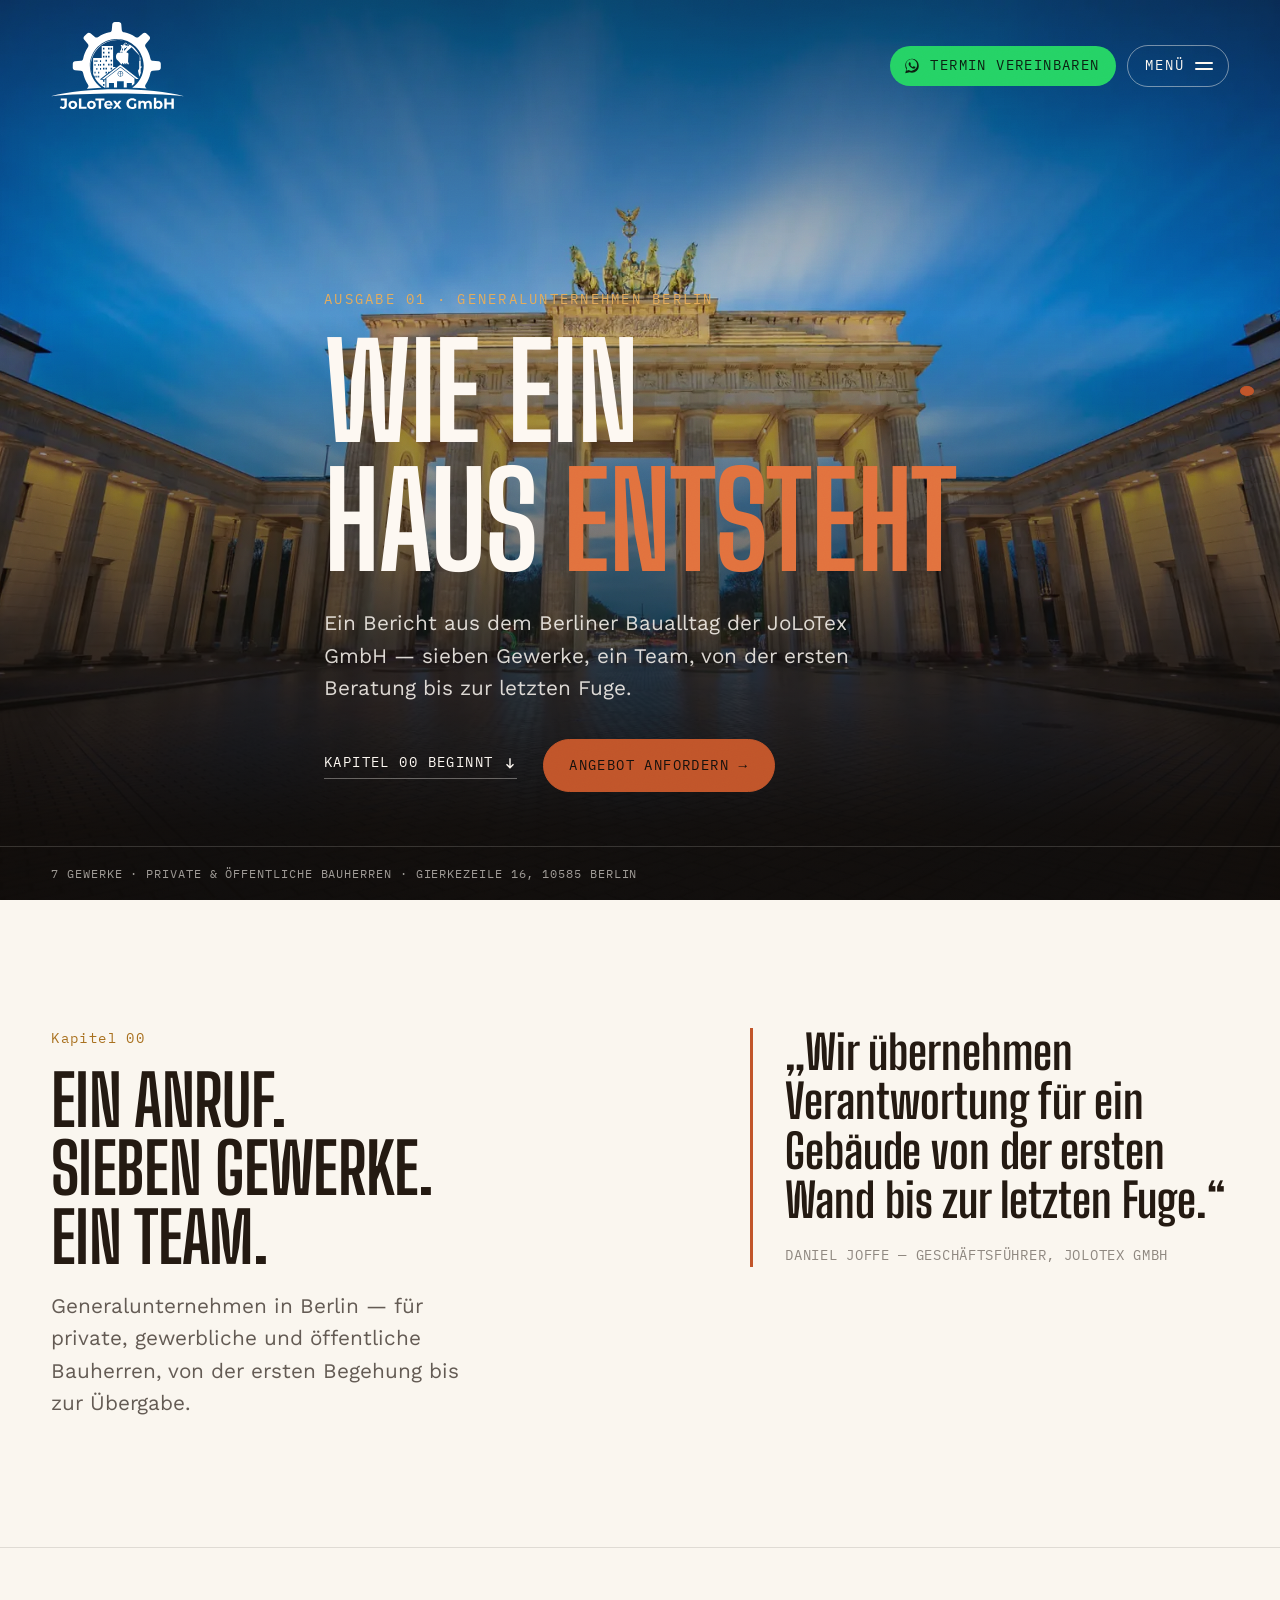
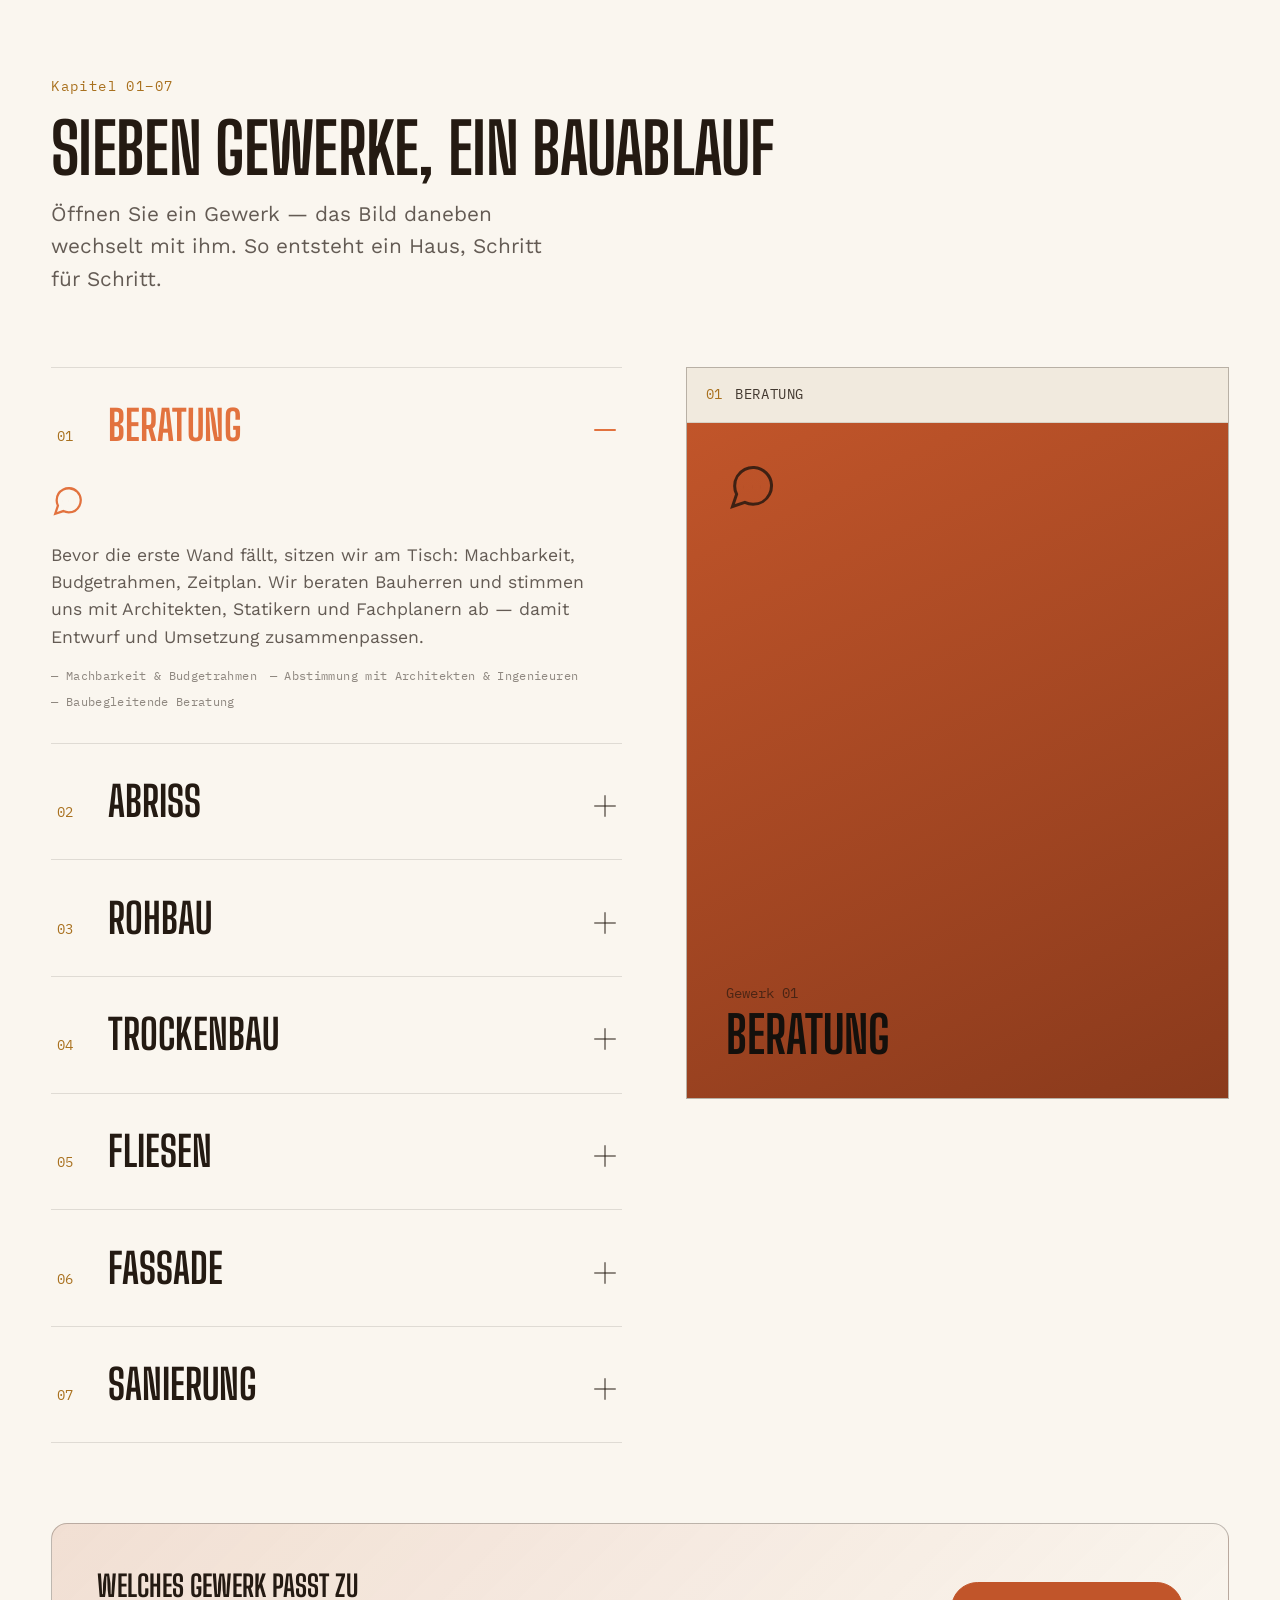
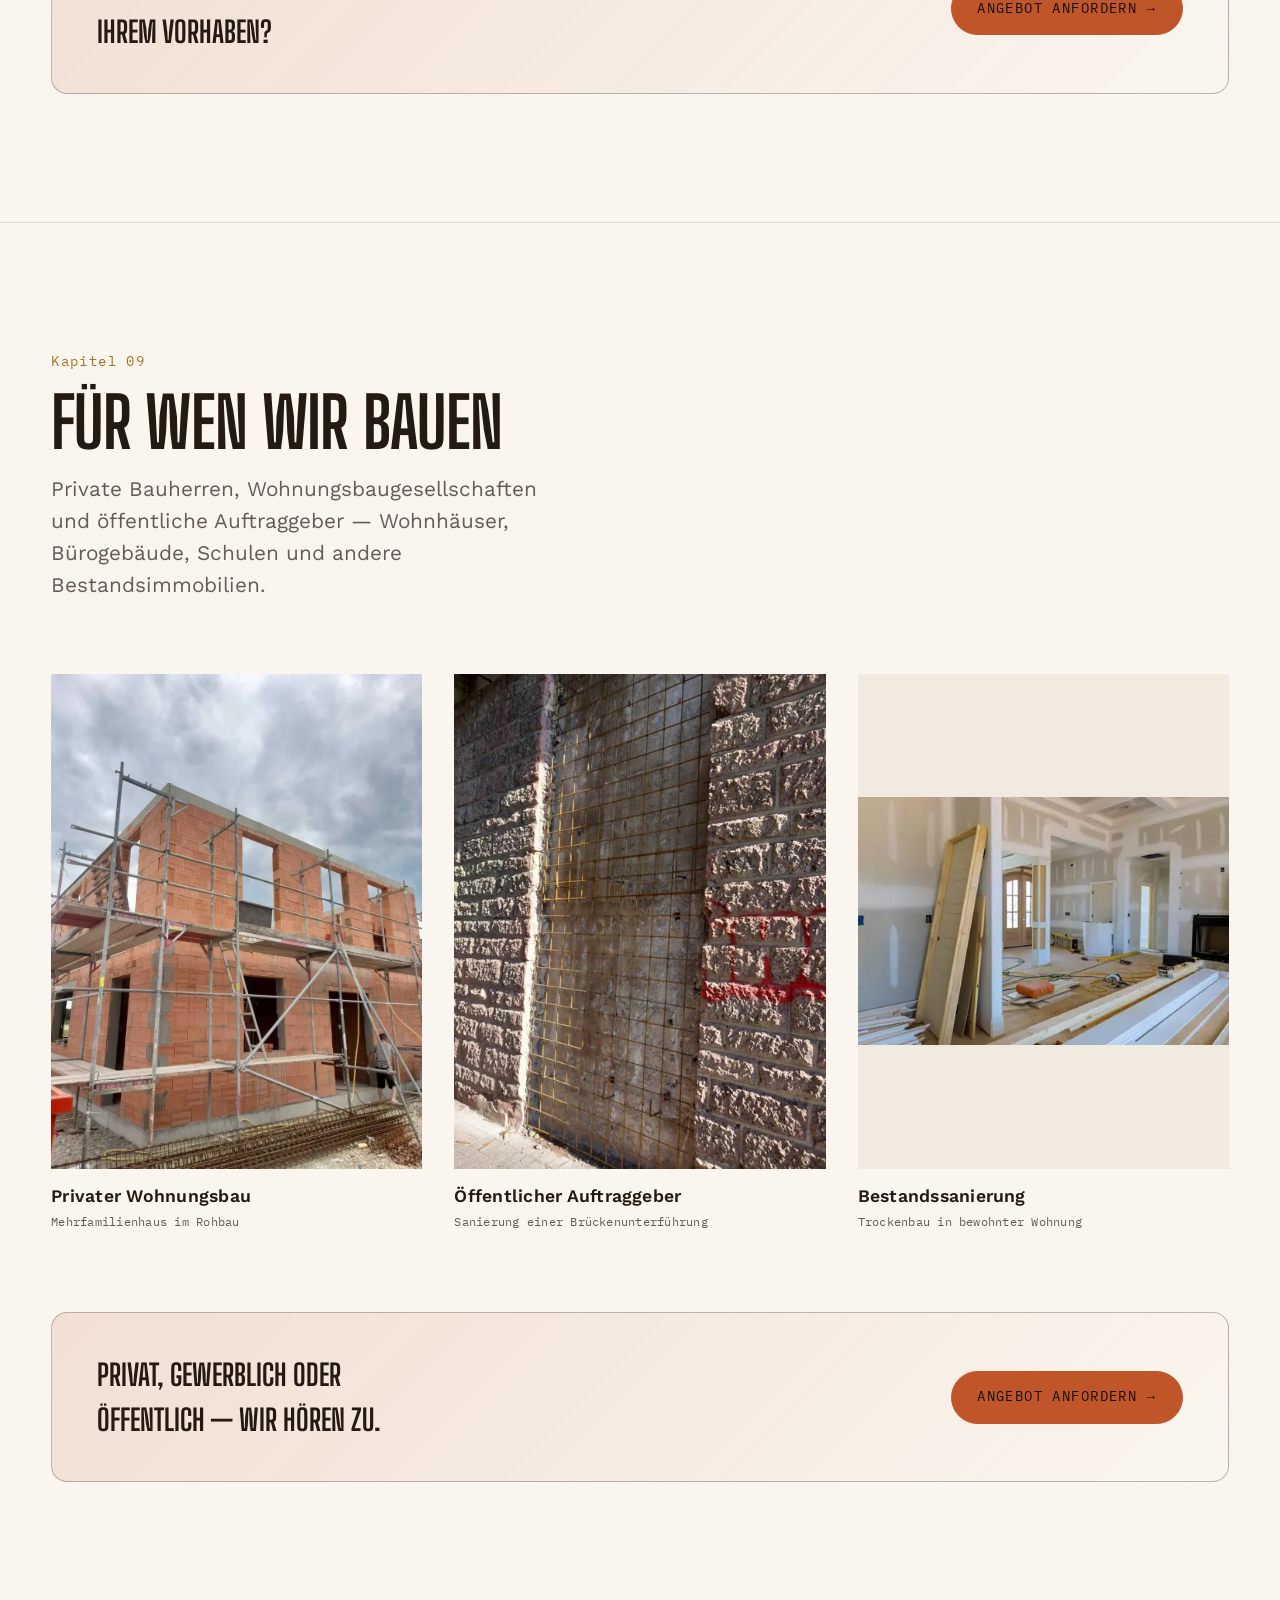
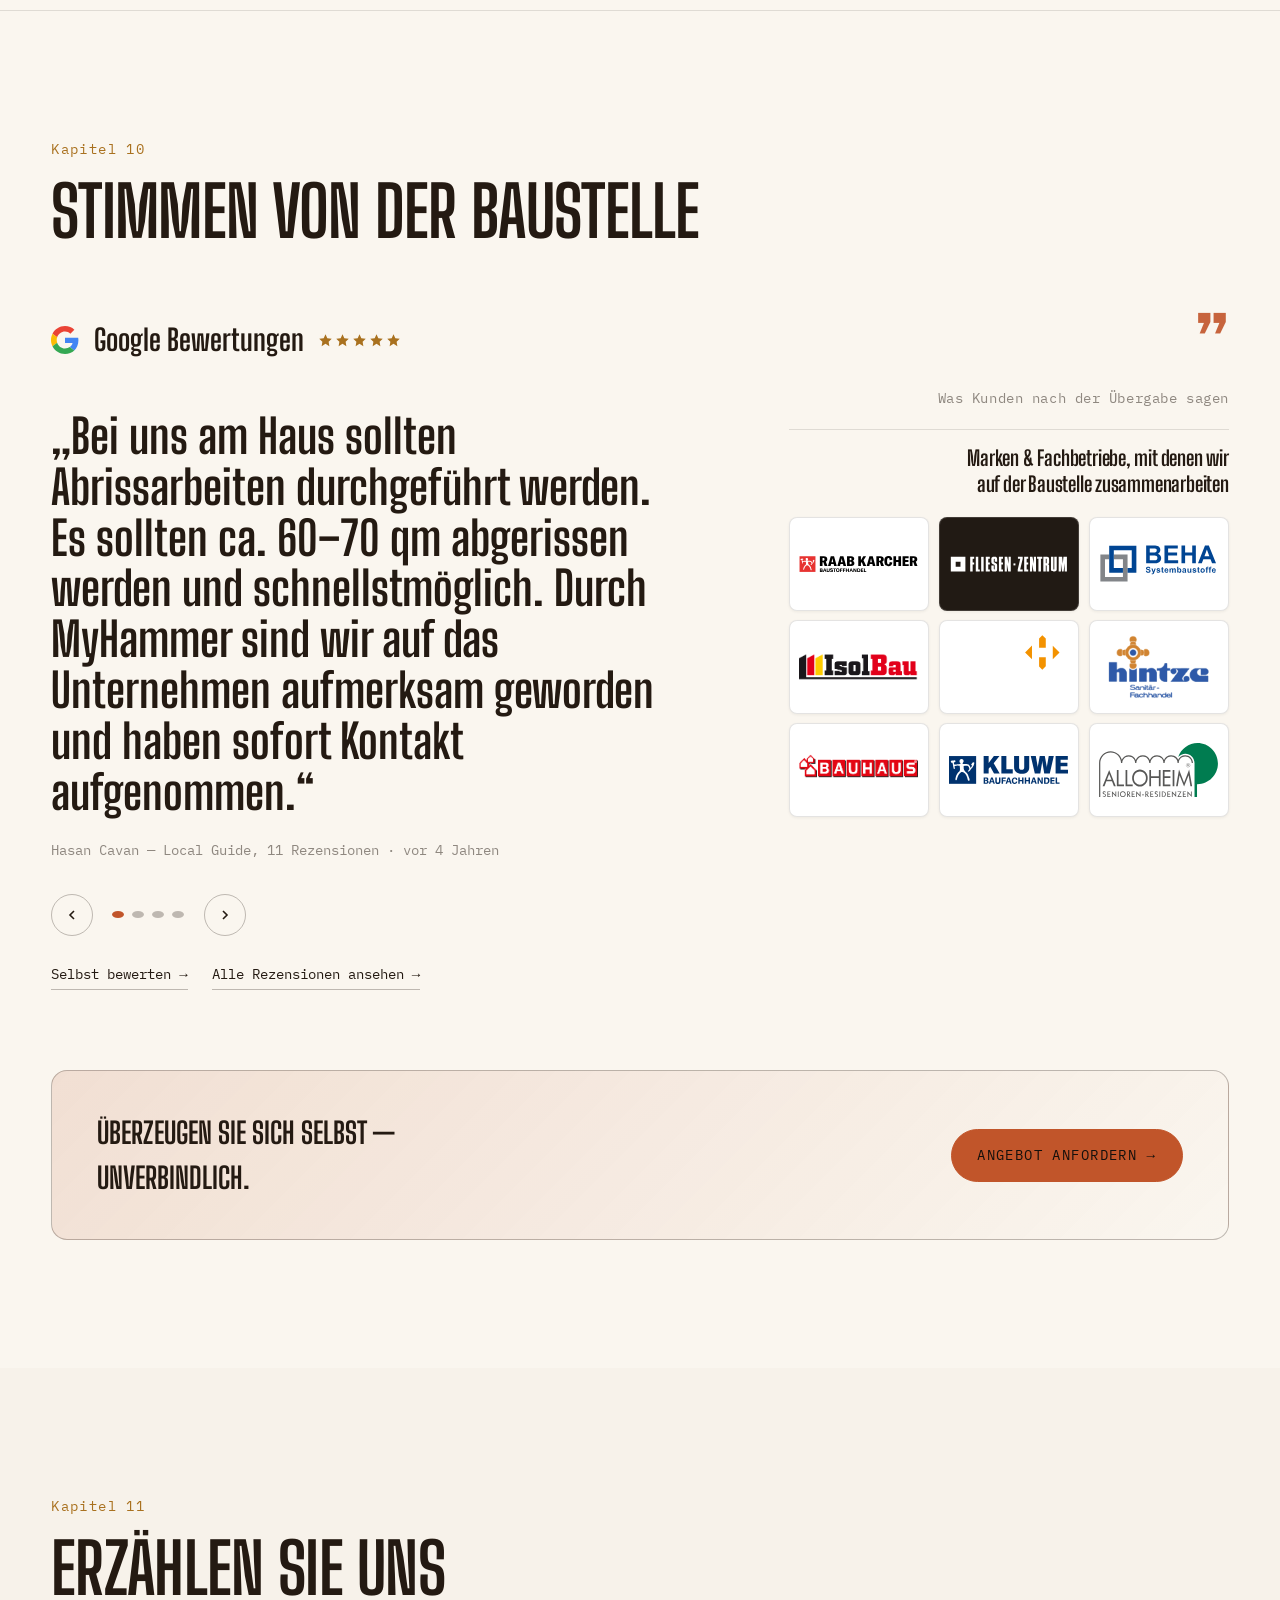
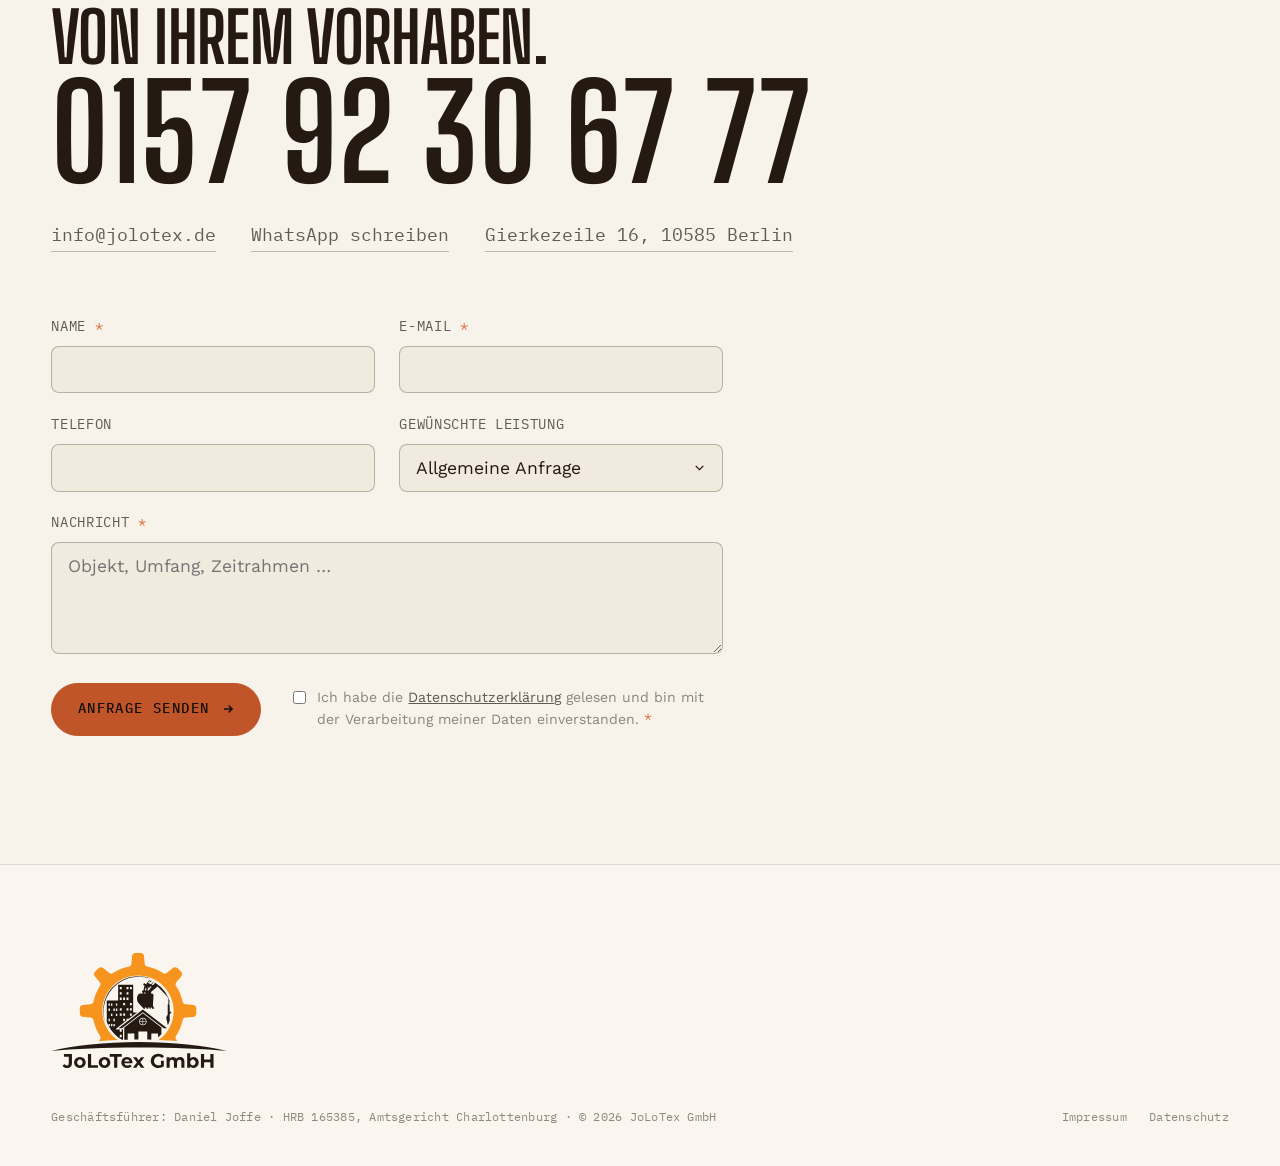
==== commit d509031a: "Add files via upload" ====
--- a/index.html
+++ b/index.html
@@ -86,7 +86,7 @@
 
   <section class="cover" id="cover">
     <div class="cover__media">
-      <img src="assets/images/optimized/pf-rohbau-hero-900.webp" srcset="assets/images/optimized/pf-rohbau-hero-480.webp 480w, assets/images/optimized/pf-rohbau-hero-900.webp 900w, assets/images/optimized/pf-rohbau-hero-1500.webp 1500w" sizes="100vw" alt="Rohbau eines Wohnhauses im Berliner Umland — Gerüst, Ziegel, Bewehrung" fetchpriority="high">
+      <img src="assets/images/optimized/brandenburg-gate-mon-900.webp" srcset="assets/images/optimized/brandenburg-gate-mon-480.webp 480w, assets/images/optimized/brandenburg-gate-mon-900.webp 900w, assets/images/optimized/brandenburg-gate-mon-1600.webp 1600w" sizes="100vw" alt="Brandenburger Tor in Berlin" fetchpriority="high">
     </div>
     <div class="cover__scrim"></div>
     <div class="wrap cover__content">
@@ -151,7 +151,8 @@
               <div class="gewerke__panel-content">
                 <p>Ob Teilrückbau oder vollständige Entkernung: kontrolliert, sicher, termingerecht. Mit durchdachtem Staubschutz- und Sicherheitskonzept und fachgerechter Trennung und Entsorgung aller Materialien.</p>
                 <ul class="gewerke__tags"><li>Entkernung &amp; Teilrückbau</li><li>Sicherheits- &amp; Staubschutzkonzepte</li><li>Fachgerechte Entsorgung</li></ul>
-                <img class="gewerke__panel-img" src="assets/images/optimized/pf-abriss-g3-480.webp" alt="Rückgebautes Gebäude in einem Waldgrundstück, Schutt fachgerecht getrennt" loading="lazy">
+                <img class="gewerke__panel-img" src="assets/images/optimized/pf-abriss-g6-480.webp" alt="JoLoTex Baumfäll- und Rückschnittarbeiten: Holzgreifer verlädt Stämme auf Anhänger" loading="lazy">
+                <img class="gewerke__panel-img" src="assets/images/optimized/pf-abriss-g5-480.webp" alt="Rückbau an einer Böschung mit Natursteinen nahe einer Brücke" loading="lazy">
               </div>
             </div>
           </article>
@@ -181,7 +182,17 @@
               <div class="gewerke__panel-content">
                 <p>Ständerwände, abgehängte Decken, individuelle Grundrisse — mit Blick auf Schall-, Brand- und Wärmeschutz. Sauber verarbeitet und anschlussfertig für Maler und Bodenleger.</p>
                 <ul class="gewerke__tags"><li>Ständerwände &amp; Raumteiler</li><li>Abgehängte Decken</li><li>Schall- &amp; Brandschutz nach Norm</li></ul>
-                <img class="gewerke__panel-img" src="assets/images/optimized/pf-trockenbau-g1-480.webp" alt="Trockenbauplatten und Ständerwerk im Rohzustand einer Wohnung" loading="lazy">
+                <div class="gewerke__compare">
+                  <figure class="gewerke__compare-item gewerke__compare-item--before">
+                    <img src="assets/images/optimized/pf-trockenbau-g5-480.webp" alt="Zimmer vorher: offene Decke, entkernte Wände, Rohzustand" loading="lazy">
+                    <span class="gewerke__compare-tag">Vorher</span>
+                  </figure>
+                  <figure class="gewerke__compare-item gewerke__compare-item--after">
+                    <img src="assets/images/optimized/pf-trockenbau-g6-480.webp" alt="Zimmer nachher: verputzte Wände, neue Decke, bezugsfertig" loading="lazy">
+                    <span class="gewerke__compare-tag">Nachher</span>
+                  </figure>
+                  <div class="gewerke__compare-badge" aria-hidden="true"><svg viewBox="0 0 24 24" fill="none" stroke="currentColor" stroke-width="2.6"><path d="M5 12h14M13 6l6 6-6 6"/></svg></div>
+                </div>
               </div>
             </div>
           </article>
@@ -246,7 +257,28 @@
               <div class="gewerke__panel-content">
                 <p>Wir modernisieren Bestandsgebäude technisch und energetisch — von der Instandsetzung tragender Bauteile bis zur Erneuerung der Gebäudetechnik, auch im öffentlichen Raum.</p>
                 <ul class="gewerke__tags"><li>Alt- &amp; Neubausanierung</li><li>Energetische Sanierung</li><li>Öffentliche Infrastruktur</li></ul>
-                <img class="gewerke__panel-img" src="assets/images/optimized/pf-sanierung-hero-900.webp" alt="Sanierung einer Brückenunterführung im öffentlichen Raum" loading="lazy">
+                <div class="gewerke__compare">
+                  <figure class="gewerke__compare-item gewerke__compare-item--before">
+                    <img src="assets/images/optimized/pf-sanierung-g7-480.webp" alt="Bodenaufbau vorher: alter Belag wird mit Stemmhammer entfernt" loading="lazy">
+                    <span class="gewerke__compare-tag">Vorher</span>
+                  </figure>
+                  <figure class="gewerke__compare-item gewerke__compare-item--after">
+                    <img src="assets/images/optimized/pf-sanierung-g8-480.webp" alt="Bodenaufbau nachher: neuer grauer Teppichboden verlegt" loading="lazy">
+                    <span class="gewerke__compare-tag">Nachher</span>
+                  </figure>
+                  <div class="gewerke__compare-badge" aria-hidden="true"><svg viewBox="0 0 24 24" fill="none" stroke="currentColor" stroke-width="2.6"><path d="M5 12h14M13 6l6 6-6 6"/></svg></div>
+                </div>
+                <div class="gewerke__compare">
+                  <figure class="gewerke__compare-item gewerke__compare-item--before">
+                    <img src="assets/images/optimized/pf-sanierung-g5-480.webp" alt="Brückenunterführung vorher: Betonwand mit freiliegender Bewehrungsmatte" loading="lazy">
+                    <span class="gewerke__compare-tag">Vorher</span>
+                  </figure>
+                  <figure class="gewerke__compare-item gewerke__compare-item--after">
+                    <img src="assets/images/optimized/pf-sanierung-g6-480.webp" alt="Brückenunterführung nachher: instand gesetzte Wandfläche mit rotem Anstrich" loading="lazy">
+                    <span class="gewerke__compare-tag">Nachher</span>
+                  </figure>
+                  <div class="gewerke__compare-badge" aria-hidden="true"><svg viewBox="0 0 24 24" fill="none" stroke="currentColor" stroke-width="2.6"><path d="M5 12h14M13 6l6 6-6 6"/></svg></div>
+                </div>
               </div>
             </div>
           </article>
@@ -279,7 +311,7 @@
           <figcaption class="bauherren__caption"><strong>Privater Wohnungsbau</strong>Mehrfamilienhaus im Rohbau</figcaption>
         </figure>
         <figure class="bauherren__figure">
-          <img src="assets/images/optimized/pf-sanierung-hero-900.webp" sizes="(max-width: 900px) 100vw, 33vw" alt="Sanierung einer Brückenunterführung — Auftrag der öffentlichen Hand" loading="lazy">
+          <img src="assets/images/optimized/pf-sanierung-g5-480.webp" sizes="(max-width: 900px) 100vw, 33vw" alt="Sanierung einer Brückenunterführung — Auftrag der öffentlichen Hand" loading="lazy">
           <figcaption class="bauherren__caption"><strong>Öffentlicher Auftraggeber</strong>Sanierung einer Brückenunterführung</figcaption>
         </figure>
         <figure class="bauherren__figure">
--- a/css/styles.css
+++ b/css/styles.css
@@ -371,12 +371,12 @@
   display: none; position: relative;
   grid-template-columns: 1fr 1fr; gap: 2px;
   border-radius: 14px; overflow: hidden;
-  border: 1px solid var(--line-strong); background: var(--line-strong);
-}
-.gewerke__compare-item { position: relative; margin: 0; overflow: hidden; background: var(--bg-panel); }
+  border: none; background: transparent;
+}
+.gewerke__compare-item { position: relative; margin: 0; overflow: hidden; }
 .gewerke__compare-item img {
   display: block; width: 100%; height: 100%; aspect-ratio: 1 / 1;
-  object-fit: contain; background: radial-gradient(circle at center, var(--bg-raised), var(--bg-panel));
+  object-fit: cover;
   transition: transform 0.5s var(--ease);
 }
 .gewerke__compare-item:hover img { transform: scale(1.05); }
@@ -412,6 +412,7 @@
   display: block; width: 100%; aspect-ratio: 4 / 5; object-fit: contain; object-position: center;
   background: var(--bg-raised); transition: opacity 0.35s var(--ease);
 }
+[data-stage][data-active-key="sanierung"] .gewerke__stage-main { aspect-ratio: 4 / 3; }
 .gewerke__stage-solid {
   background: linear-gradient(155deg, var(--rust) 0%, var(--rust-deep) 100%);
   display: flex; flex-direction: column; justify-content: flex-end; padding: clamp(1.5rem, 3vw, 2.5rem);
@@ -419,8 +420,10 @@
 }
 .gewerke__stage-solid svg { width: 52px; height: 52px; color: rgba(20,16,12,.75); margin-bottom: auto; }
 .gewerke__stage-solid span { font-family: var(--font-mono); font-size: var(--step--1); color: rgba(20,16,12,.6); }
-.gewerke__stage-compare { position: relative; display: grid; grid-template-columns: 1fr 1fr; gap: 2px; background: var(--line); }
+.gewerke__stage-compare { position: relative; display: grid; grid-template-columns: 1fr 1fr; gap: 2px; background: transparent; }
 .gewerke__stage-compare .gewerke__compare-item img { aspect-ratio: 4 / 5; }
+[data-stage][data-active-key="sanierung"] .gewerke__stage-compare .gewerke__compare-item img { aspect-ratio: 1 / 1; }
+[data-stage-body] > * + * { margin-top: 1.2rem; }
 .gewerke__stage-solid strong {
   display: block; font-family: var(--font-display); font-size: clamp(2.2rem, 2vw + 1.6rem, 3.4rem);
   color: #14100c; text-transform: uppercase; line-height: 0.95; margin-top: 0.4rem;
@@ -590,6 +593,7 @@
   .gewerke__stage { display: none; }
   .gewerke__panel-img { display: block; width: 100%; }
   .gewerke__compare { display: grid; margin-top: 1.2rem; }
+  .gewerke__compare-item img { aspect-ratio: 4 / 5; }
 
   .bauherren__grid { grid-template-columns: 1fr; max-width: 26rem; }
   .bauherren__figure img { aspect-ratio: 4/3; }
@@ -606,4 +610,5 @@
 @media (max-width: 640px) {
   .btn-whatsapp span { display: none; }
   .masthead__actions { gap: 0.5rem; }
-}
+  .cover__media img { object-position: 50% 22%; }
+}
